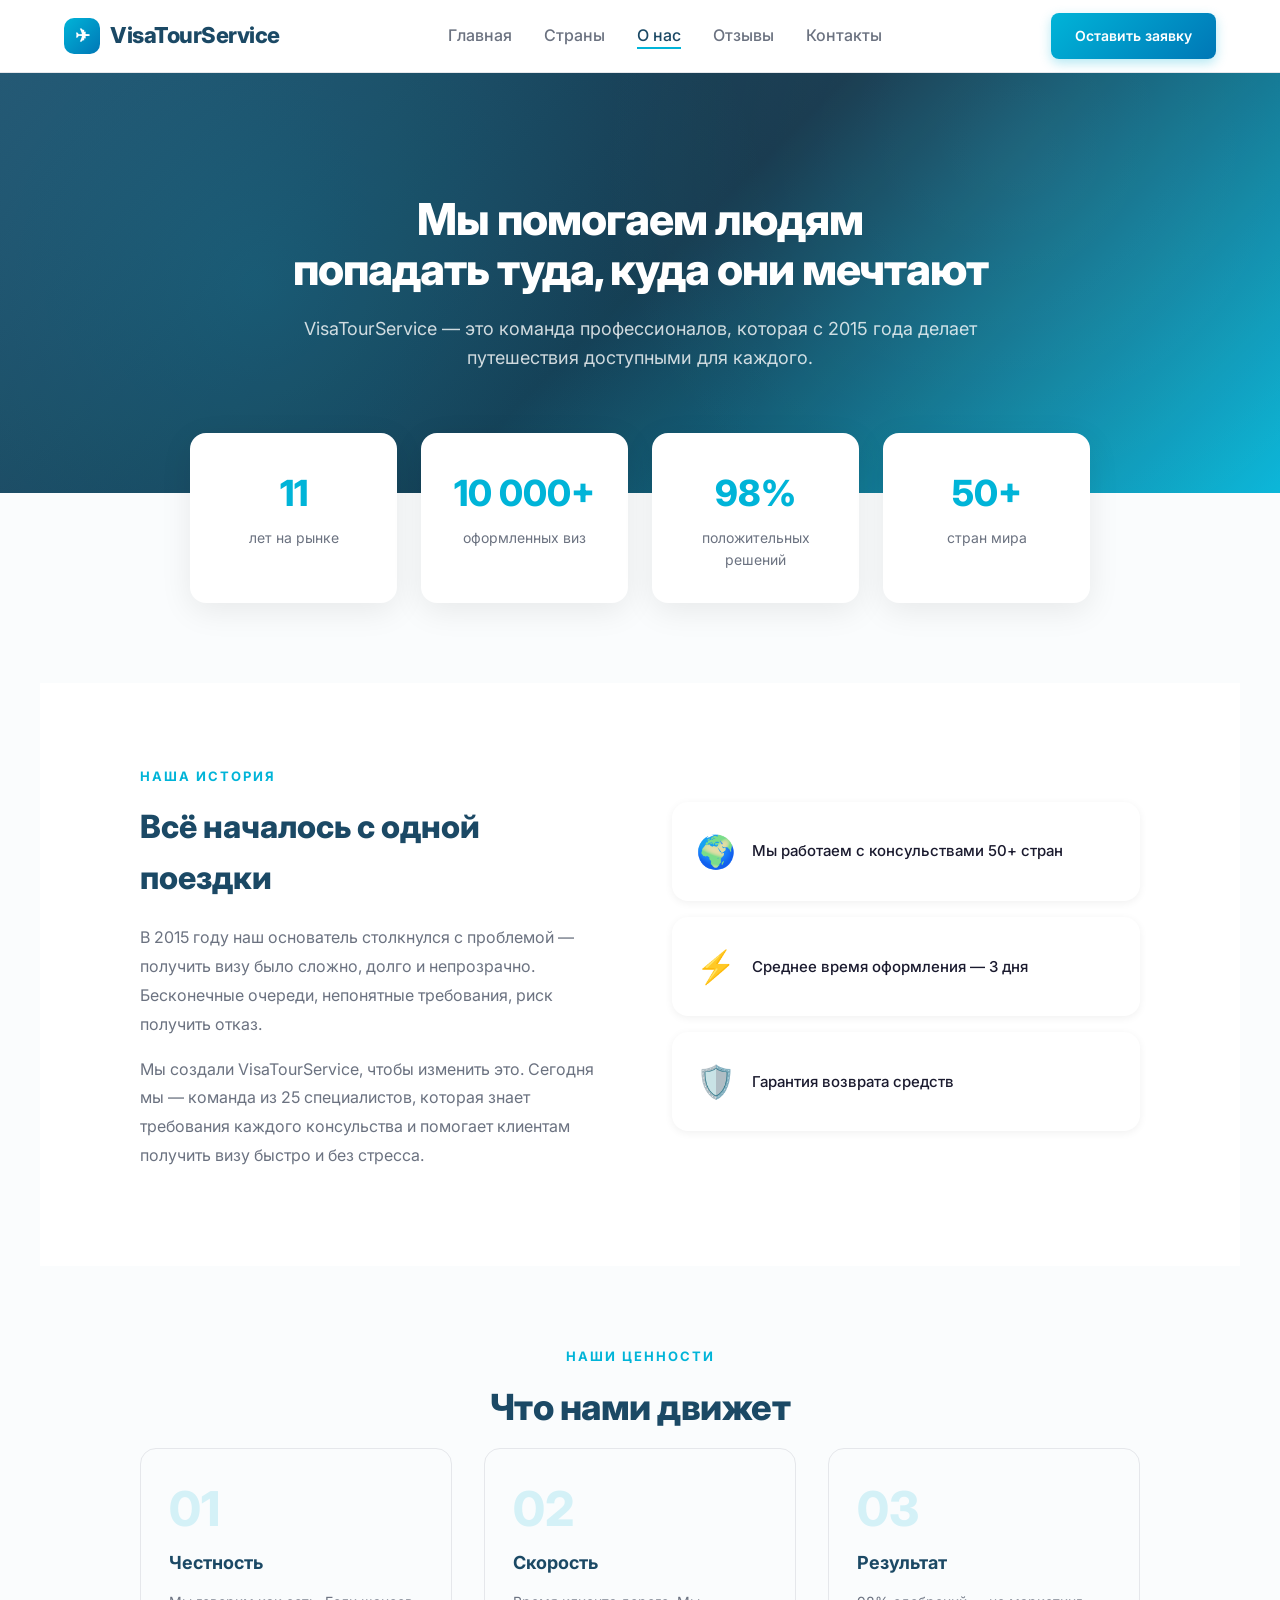
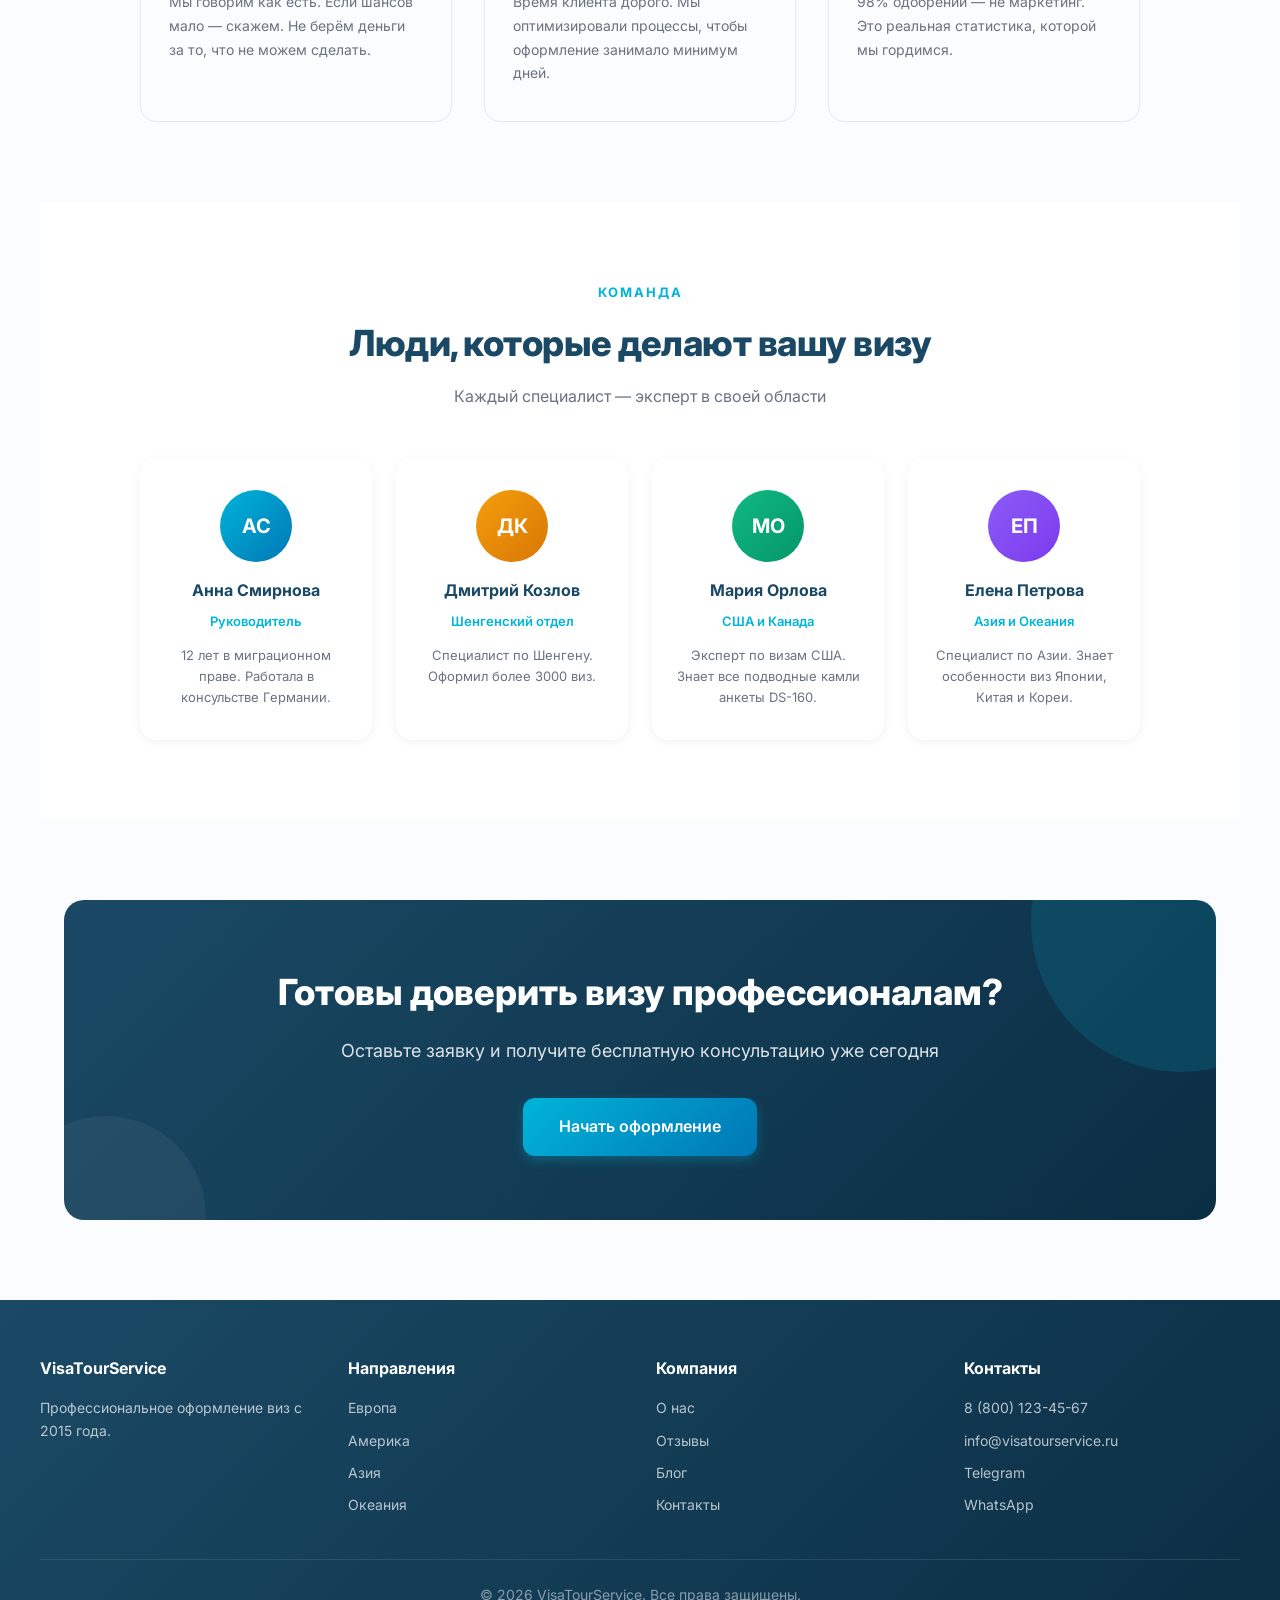
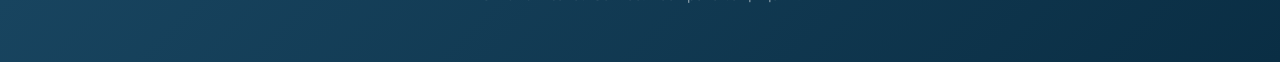
==== about.html @ 1b123125 "VisaTourService - визовый сайт с 25 странами" ====
<!DOCTYPE html>
<html lang="ru">
<head>
  <meta charset="UTF-8">
  <meta name="viewport" content="width=device-width, initial-scale=1.0">
  <title>О нас — VisaTourService</title>
  <link rel="stylesheet" href="css/style.css">
  <link href="https://fonts.googleapis.com/css2?family=Inter:wght@400;500;600;700;800&display=swap" rel="stylesheet">
</head>
<body>
  <header class="header">
    <nav class="nav">
      <a href="index.html" class="logo">
        <span class="logo-icon">✈</span>
        VisaTourService
      </a>
      <ul class="nav-links">
        <li><a href="index.html">Главная</a></li>
        <li><a href="countries.html">Страны</a></li>
        <li><a href="about.html" class="active">О нас</a></li>
        <li><a href="reviews.html">Отзывы</a></li>
        <li><a href="#">Контакты</a></li>
      </ul>
      <a href="apply.html" class="btn btn-primary">Оставить заявку</a>
    </nav>
  </header>

  <main>
    <!-- HERO -->
    <section class="about-hero">
      <div class="about-hero-bg"></div>
      <div class="about-hero-content fade-in">
        <h1>Мы помогаем людям<br>попадать туда, куда они мечтают</h1>
        <p>VisaTourService — это команда профессионалов, которая с 2015 года делает путешествия доступными для каждого.</p>
      </div>
    </section>

    <!-- ЦИФРЫ -->
    <section class="section" style="padding-top: 0;">
      <div class="about-stats fade-in">
        <div class="about-stat-item">
          <div class="about-stat-num">11</div>
          <div class="about-stat-label">лет на рынке</div>
        </div>
        <div class="about-stat-item">
          <div class="about-stat-num">10 000+</div>
          <div class="about-stat-label">оформленных виз</div>
        </div>
        <div class="about-stat-item">
          <div class="about-stat-num">98%</div>
          <div class="about-stat-label">положительных решений</div>
        </div>
        <div class="about-stat-item">
          <div class="about-stat-num">50+</div>
          <div class="about-stat-label">стран мира</div>
        </div>
      </div>
    </section>

    <!-- ИСТОРИЯ -->
    <section class="section" style="background: var(--surface);">
      <div class="about-story">
        <div class="about-story-text fade-in">
          <span class="about-label">Наша история</span>
          <h2>Всё началось с одной поездки</h2>
          <p>В 2015 году наш основатель столкнулся с проблемой — получить визу было сложно, долго и непрозрачно. Бесконечные очереди, непонятные требования, риск получить отказ.</p>
          <p>Мы создали VisaTourService, чтобы изменить это. Сегодня мы — команда из 25 специалистов, которая знает требования каждого консульства и помогает клиентам получить визу быстро и без стресса.</p>
        </div>
        <div class="about-story-visual fade-in">
          <div class="about-visual-card">
            <div class="about-visual-icon">🌍</div>
            <div class="about-visual-text">Мы работаем с консульствами 50+ стран</div>
          </div>
          <div class="about-visual-card">
            <div class="about-visual-icon">⚡</div>
            <div class="about-visual-text">Среднее время оформления — 3 дня</div>
          </div>
          <div class="about-visual-card">
            <div class="about-visual-icon">🛡️</div>
            <div class="about-visual-text">Гарантия возврата средств</div>
          </div>
        </div>
      </div>
    </section>

    <!-- ЦЕННОСТИ -->
    <section class="section">
      <span class="about-label" style="display: block; text-align: center; margin-bottom: 12px;">Наши ценности</span>
      <h2 class="section-title">Что нами движет</h2>
      <div class="about-values">
        <div class="about-value-card fade-in">
          <div class="about-value-num">01</div>
          <h3>Честность</h3>
          <p>Мы говорим как есть. Если шансов мало — скажем. Не берём деньги за то, что не можем сделать.</p>
        </div>
        <div class="about-value-card fade-in">
          <div class="about-value-num">02</div>
          <h3>Скорость</h3>
          <p>Время клиента дорого. Мы оптимизировали процессы, чтобы оформление занимало минимум дней.</p>
        </div>
        <div class="about-value-card fade-in">
          <div class="about-value-num">03</div>
          <h3>Результат</h3>
          <p>98% одобрений — не маркетинг. Это реальная статистика, которой мы гордимся.</p>
        </div>
      </div>
    </section>

    <!-- КОМАНДА -->
    <section class="section" style="background: var(--surface);">
      <span class="about-label" style="display: block; text-align: center; margin-bottom: 12px;">Команда</span>
      <h2 class="section-title">Люди, которые делают вашу визу</h2>
      <p class="section-subtitle">Каждый специалист — эксперт в своей области</p>
      <div class="about-team">
        <div class="about-team-card fade-in">
          <div class="about-team-avatar">АС</div>
          <h3>Анна Смирнова</h3>
          <span>Руководитель</span>
          <p>12 лет в миграционном праве. Работала в консульстве Германии.</p>
        </div>
        <div class="about-team-card fade-in">
          <div class="about-team-avatar" style="background: linear-gradient(135deg, #F59E0B, #D97706);">ДК</div>
          <h3>Дмитрий Козлов</h3>
          <span>Шенгенский отдел</span>
          <p>Специалист по Шенгену. Оформил более 3000 виз.</p>
        </div>
        <div class="about-team-card fade-in">
          <div class="about-team-avatar" style="background: linear-gradient(135deg, #10B981, #059669);">МО</div>
          <h3>Мария Орлова</h3>
          <span>США и Канада</span>
          <p>Эксперт по визам США. Знает все подводные камли анкеты DS-160.</p>
        </div>
        <div class="about-team-card fade-in">
          <div class="about-team-avatar" style="background: linear-gradient(135deg, #8B5CF6, #7C3AED);">ЕП</div>
          <h3>Елена Петрова</h3>
          <span>Азия и Океания</span>
          <p>Специалист по Азии. Знает особенности виз Японии, Китая и Кореи.</p>
        </div>
      </div>
    </section>

    <!-- CTA -->
    <section class="section cta-section">
      <div class="cta-card">
        <h2>Готовы доверить визу профессионалам?</h2>
        <p>Оставьте заявку и получите бесплатную консультацию уже сегодня</p>
        <a href="apply.html" class="btn btn-primary btn-large pulse-btn">Начать оформление</a>
      </div>
    </section>
  </main>

  <footer class="footer">
    <div class="footer-content">
      <div class="footer-section">
        <h4>VisaTourService</h4>
        <p style="color: rgba(255,255,255,0.7); font-size: 14px;">Профессиональное оформление виз с 2015 года.</p>
      </div>
      <div class="footer-section">
        <h4>Направления</h4>
        <a href="countries.html">Европа</a>
        <a href="countries.html">Америка</a>
        <a href="countries.html">Азия</a>
        <a href="countries.html">Океания</a>
      </div>
      <div class="footer-section">
        <h4>Компания</h4>
        <a href="about.html">О нас</a>
        <a href="reviews.html">Отзывы</a>
        <a href="#">Блог</a>
        <a href="#">Контакты</a>
      </div>
      <div class="footer-section">
        <h4>Контакты</h4>
        <a href="tel:+78001234567">8 (800) 123-45-67</a>
        <a href="mailto:info@visatourservice.ru">info@visatourservice.ru</a>
        <a href="#">Telegram</a>
        <a href="#">WhatsApp</a>
      </div>
    </div>
    <div class="footer-bottom">
      © 2026 VisaTourService. Все права защищены.
    </div>
  </footer>

  <script>
    const observer = new IntersectionObserver((entries) => {
      entries.forEach(entry => {
        if (entry.isIntersecting) entry.target.classList.add('visible');
      });
    }, { threshold: 0.1 });
    document.querySelectorAll('.fade-in').forEach(el => observer.observe(el));
  </script>
</body>
</html>
---- css/style.css ----
:root {
  --primary: #1B4965;
  --primary-light: #2D6A8A;
  --accent: #00B4D8;
  --accent-hover: #0096B7;
  --bg: #FAFCFD;
  --surface: #FFFFFF;
  --text-primary: #1A1A2E;
  --text-secondary: #6B7280;
  --border: #E5E7EB;
  --success: #10B981;
  --warning: #F59E0B;
  --error: #EF4444;
  --shadow: 0 2px 8px rgba(0,0,0,0.06);
  --shadow-lg: 0 4px 16px rgba(0,0,0,0.1);
  --radius: 8px;
  --radius-lg: 12px;
}

* {
  margin: 0;
  padding: 0;
  box-sizing: border-box;
}

body {
  font-family: 'Inter', -apple-system, BlinkMacSystemFont, sans-serif;
  background: var(--bg);
  color: var(--text-primary);
  line-height: 1.6;
}

/* ===== ANIMATIONS ===== */
@keyframes fadeInUp {
  from { opacity: 0; transform: translateY(30px); }
  to { opacity: 1; transform: translateY(0); }
}

@keyframes fadeInLeft {
  from { opacity: 0; transform: translateX(-30px); }
  to { opacity: 1; transform: translateX(0); }
}

@keyframes fadeInRight {
  from { opacity: 0; transform: translateX(30px); }
  to { opacity: 1; transform: translateX(0); }
}

@keyframes pulse {
  0%, 100% { box-shadow: 0 0 0 0 rgba(0, 180, 216, 0.4); }
  50% { box-shadow: 0 0 0 12px rgba(0, 180, 216, 0); }
}

@keyframes float {
  0%, 100% { transform: translateY(0); }
  50% { transform: translateY(-6px); }
}

@keyframes shimmer {
  0% { background-position: -200% 0; }
  100% { background-position: 200% 0; }
}

@keyframes slideInFromBottom {
  from { opacity: 0; transform: translateY(40px); }
  to { opacity: 1; transform: translateY(0); }
}

.fade-in {
  opacity: 0;
  transform: translateY(20px);
  transition: opacity 0.6s ease, transform 0.6s ease;
}

.fade-in.visible {
  opacity: 1;
  transform: translateY(0);
}

.pulse-btn {
  animation: pulse 2s infinite;
}

/* ===== HEADER ===== */
.header {
  position: sticky;
  top: 0;
  z-index: 100;
  background: rgba(255,255,255,0.92);
  backdrop-filter: blur(16px);
  border-bottom: 1px solid var(--border);
  animation: fadeInUp 0.5s ease;
}

.nav {
  max-width: 1200px;
  margin: 0 auto;
  padding: 0 24px;
  display: flex;
  align-items: center;
  justify-content: space-between;
  height: 72px;
}

.logo {
  font-size: 22px;
  font-weight: 800;
  color: var(--primary);
  text-decoration: none;
  display: flex;
  align-items: center;
  gap: 10px;
  letter-spacing: -0.5px;
}

.logo-icon {
  width: 36px;
  height: 36px;
  background: linear-gradient(135deg, var(--accent), #0077B6);
  border-radius: 10px;
  display: flex;
  align-items: center;
  justify-content: center;
  color: white;
  font-size: 18px;
  animation: float 3s ease-in-out infinite;
}

.nav-links {
  display: flex;
  gap: 32px;
  list-style: none;
}

.nav-links a {
  text-decoration: none;
  color: var(--text-secondary);
  font-weight: 500;
  transition: color 0.3s;
  position: relative;
}

.nav-links a::after {
  content: '';
  position: absolute;
  bottom: -4px;
  left: 0;
  width: 0;
  height: 2px;
  background: var(--accent);
  transition: width 0.3s;
}

.nav-links a:hover::after,
.nav-links a.active::after {
  width: 100%;
}

.nav-links a:hover,
.nav-links a.active {
  color: var(--primary);
}

.btn {
  display: inline-flex;
  align-items: center;
  gap: 8px;
  padding: 12px 24px;
  border-radius: var(--radius);
  font-weight: 600;
  font-size: 14px;
  text-decoration: none;
  border: none;
  cursor: pointer;
  transition: all 0.3s ease;
}

.btn:hover {
  transform: translateY(-2px);
}

.btn:active {
  transform: translateY(0);
}

.btn-primary {
  background: linear-gradient(135deg, var(--accent), #0077B6);
  color: white;
  box-shadow: 0 4px 12px rgba(0, 180, 216, 0.3);
}

.btn-primary:hover {
  box-shadow: 0 6px 20px rgba(0, 180, 216, 0.4);
}

.btn-secondary {
  background: transparent;
  color: var(--primary);
  border: 2px solid var(--primary);
}

.btn-secondary:hover {
  background: var(--primary);
  color: white;
}

.btn-large {
  padding: 16px 36px;
  font-size: 16px;
  border-radius: var(--radius-lg);
}

/* ===== HERO ===== */
.hero {
  padding: 100px 24px 80px;
  text-align: center;
  max-width: 900px;
  margin: 0 auto;
  position: relative;
  animation: fadeInUp 0.8s ease;
}

.hero-bg {
  position: absolute;
  top: -60px;
  left: 50%;
  transform: translateX(-50%);
  width: 600px;
  height: 600px;
  background: radial-gradient(circle, rgba(0,180,216,0.08) 0%, transparent 70%);
  border-radius: 50%;
  pointer-events: none;
  z-index: -1;
}

.hero-content {
  position: relative;
  z-index: 1;
}

.hero h1 {
  font-size: 52px;
  font-weight: 800;
  color: var(--primary);
  margin-bottom: 20px;
  line-height: 1.15;
  letter-spacing: -1px;
  animation: fadeInUp 0.8s ease 0.2s both;
}

.hero p {
  font-size: 20px;
  color: var(--text-secondary);
  margin-bottom: 40px;
  max-width: 600px;
  margin-left: auto;
  margin-right: auto;
  animation: fadeInUp 0.8s ease 0.4s both;
}

.hero-stats {
  display: flex;
  justify-content: center;
  gap: 48px;
  margin-bottom: 40px;
  animation: fadeInUp 0.8s ease 0.6s both;
}

.hero-stat {
  text-align: center;
}

.hero-stat-number {
  display: block;
  font-size: 36px;
  font-weight: 800;
  color: var(--accent);
}

.hero-stat span:last-child {
  font-size: 14px;
  color: var(--text-secondary);
  display: block;
  margin-top: 4px;
}

.hero-stat-label {
  font-size: 14px;
  color: var(--text-secondary);
  display: block;
  margin-top: 4px;
}

.hero-actions {
  display: flex;
  gap: 16px;
  justify-content: center;
  animation: fadeInUp 0.8s ease 0.8s both;
}

/* ===== SECTIONS ===== */
.section {
  padding: 80px 24px;
  max-width: 1200px;
  margin: 0 auto;
}

.section-title {
  font-size: 36px;
  font-weight: 800;
  text-align: center;
  margin-bottom: 12px;
  color: var(--primary);
  letter-spacing: -0.5px;
}

.section-subtitle {
  text-align: center;
  color: var(--text-secondary);
  margin-bottom: 48px;
  font-size: 16px;
}

/* ===== COUNTRY CARDS ===== */
.countries-grid {
  display: grid;
  grid-template-columns: repeat(auto-fill, minmax(320px, 1fr));
  gap: 28px;
}

.country-card {
  background: var(--surface);
  border-radius: 16px;
  box-shadow: 0 2px 12px rgba(0,0,0,0.06);
  overflow: hidden;
  text-decoration: none;
  color: inherit;
  transition: transform 0.4s cubic-bezier(0.22, 1, 0.36, 1), box-shadow 0.4s ease;
}

.country-card:hover {
  transform: translateY(-10px);
  box-shadow: 0 20px 48px rgba(0,0,0,0.14);
}

.country-card-photo {
  position: relative;
  width: 100%;
  height: 200px;
  overflow: hidden;
}

.country-card-photo img {
  width: 100%;
  height: 100%;
  object-fit: cover;
  transition: transform 0.5s ease;
}

.country-card:hover .country-card-photo img {
  transform: scale(1.08);
}

.country-card-overlay {
  position: absolute;
  inset: 0;
  background: linear-gradient(to bottom, rgba(0,0,0,0) 40%, rgba(0,0,0,0.4) 100%);
}

.country-card-flag-badge {
  position: absolute;
  bottom: 12px;
  left: 16px;
  width: 44px;
  height: 30px;
  border-radius: 6px;
  overflow: hidden;
  box-shadow: 0 2px 8px rgba(0,0,0,0.25);
  background: white;
}

.country-card-flag-badge img {
  width: 100%;
  height: 100%;
  object-fit: cover;
}

.country-card-body {
  padding: 20px 24px 24px;
}

.country-card-body h3 {
  font-size: 20px;
  font-weight: 700;
  color: var(--primary);
  margin-bottom: 4px;
}

.country-card-visa {
  font-size: 13px;
  color: var(--text-secondary);
  display: block;
  margin-bottom: 16px;
}

.country-details {
  display: flex;
  flex-direction: column;
  gap: 10px;
}

.detail-row {
  display: flex;
  justify-content: space-between;
  font-size: 14px;
}

.detail-row .label {
  color: var(--text-secondary);
}

.detail-row .value {
  font-weight: 600;
  color: var(--primary);
}

/* ===== FEATURES ===== */
.features-grid {
  display: grid;
  grid-template-columns: repeat(auto-fit, minmax(250px, 1fr));
  gap: 32px;
}

.feature-card {
  text-align: center;
  padding: 36px 28px;
  background: var(--surface);
  border-radius: var(--radius-lg);
  transition: transform 0.3s ease, box-shadow 0.3s ease;
}

.feature-card:hover {
  transform: translateY(-4px);
  box-shadow: var(--shadow-lg);
}

.feature-icon {
  width: 68px;
  height: 68px;
  background: linear-gradient(135deg, rgba(0,180,216,0.12), rgba(0,180,216,0.05));
  border-radius: 50%;
  display: flex;
  align-items: center;
  justify-content: center;
  margin: 0 auto 20px;
  font-size: 30px;
  transition: transform 0.3s ease;
}

.feature-card:hover .feature-icon {
  transform: scale(1.1);
}

.feature-card h3 {
  font-size: 18px;
  margin-bottom: 10px;
  color: var(--primary);
  font-weight: 700;
}

.feature-card p {
  color: var(--text-secondary);
  font-size: 14px;
  line-height: 1.6;
}

/* ===== STEPS TIMELINE ===== */
.steps-timeline {
  max-width: 700px;
  margin: 0 auto;
  position: relative;
}

.steps-timeline::before {
  content: '';
  position: absolute;
  left: 32px;
  top: 0;
  bottom: 0;
  width: 3px;
  background: linear-gradient(to bottom, var(--accent), var(--primary));
  border-radius: 2px;
}

.step {
  display: flex;
  align-items: flex-start;
  gap: 24px;
  margin-bottom: 40px;
  position: relative;
}

.step-number {
  width: 64px;
  height: 64px;
  background: linear-gradient(135deg, var(--accent), #0077B6);
  color: white;
  border-radius: 50%;
  display: flex;
  align-items: center;
  justify-content: center;
  font-size: 24px;
  font-weight: 800;
  flex-shrink: 0;
  box-shadow: 0 4px 16px rgba(0, 180, 216, 0.3);
  z-index: 1;
  transition: transform 0.3s ease;
}

.step:hover .step-number {
  transform: scale(1.1);
}

.step-content {
  padding-top: 12px;
}

.step-content h3 {
  font-size: 18px;
  color: var(--primary);
  margin-bottom: 8px;
  font-weight: 700;
}

.step-content p {
  color: var(--text-secondary);
  font-size: 15px;
}

/* ===== CTA SECTION ===== */
.cta-section {
  text-align: center;
}

.cta-card {
  background: linear-gradient(135deg, var(--primary), #0A2E44);
  border-radius: 20px;
  padding: 64px 48px;
  color: white;
  position: relative;
  overflow: hidden;
}

.cta-card::before {
  content: '';
  position: absolute;
  top: -40%;
  right: -10%;
  width: 300px;
  height: 300px;
  background: rgba(0,180,216,0.15);
  border-radius: 50%;
}

.cta-card::after {
  content: '';
  position: absolute;
  bottom: -30%;
  left: -5%;
  width: 200px;
  height: 200px;
  background: rgba(255,255,255,0.05);
  border-radius: 50%;
}

.cta-card h2 {
  font-size: 36px;
  font-weight: 800;
  margin-bottom: 16px;
  position: relative;
  z-index: 1;
}

.cta-card p {
  font-size: 18px;
  opacity: 0.85;
  margin-bottom: 32px;
  position: relative;
  z-index: 1;
}

.cta-card .btn {
  position: relative;
  z-index: 1;
}

/* ===== FORM ===== */
.form-container {
  max-width: 640px;
  margin: 0 auto;
  background: var(--surface);
  border-radius: var(--radius-lg);
  box-shadow: var(--shadow-lg);
  padding: 48px;
}

.form-steps {
  display: flex;
  justify-content: center;
  gap: 8px;
  margin-bottom: 40px;
}

.form-step {
  width: 40px;
  height: 4px;
  background: var(--border);
  border-radius: 2px;
  transition: background 0.3s;
}

.form-step.active {
  background: var(--accent);
}

.form-step.completed {
  background: var(--success);
}

.form-group {
  margin-bottom: 24px;
}

.form-group label {
  display: block;
  font-weight: 600;
  margin-bottom: 8px;
  color: var(--text-primary);
  font-size: 14px;
}

.form-group input,
.form-group select,
.form-group textarea {
  width: 100%;
  padding: 14px 16px;
  border: 2px solid var(--border);
  border-radius: var(--radius);
  font-size: 16px;
  font-family: inherit;
  transition: border-color 0.3s, box-shadow 0.3s;
}

.form-group input:focus,
.form-group select:focus,
.form-group textarea:focus {
  outline: none;
  border-color: var(--accent);
  box-shadow: 0 0 0 4px rgba(0,180,216,0.1);
}

.form-group textarea {
  resize: vertical;
  min-height: 100px;
}

.form-row {
  display: grid;
  grid-template-columns: 1fr 1fr;
  gap: 16px;
}

.form-actions {
  display: flex;
  gap: 16px;
  margin-top: 32px;
}

.form-actions .btn {
  flex: 1;
  justify-content: center;
}

/* ===== ADMIN CRM ===== */
.admin-layout {
  display: grid;
  grid-template-columns: 260px 1fr;
  min-height: 100vh;
}

.admin-sidebar {
  background: var(--primary);
  color: white;
  padding: 24px;
}

.admin-sidebar h2 {
  font-size: 20px;
  margin-bottom: 32px;
  padding-bottom: 16px;
  border-bottom: 1px solid rgba(255,255,255,0.1);
}

.sidebar-nav {
  list-style: none;
}

.sidebar-nav li {
  margin-bottom: 8px;
}

.sidebar-nav a {
  display: flex;
  align-items: center;
  gap: 12px;
  padding: 12px 16px;
  color: rgba(255,255,255,0.7);
  text-decoration: none;
  border-radius: var(--radius);
  transition: all 0.2s;
}

.sidebar-nav a:hover,
.sidebar-nav a.active {
  background: rgba(255,255,255,0.1);
  color: white;
}

.admin-main {
  padding: 32px;
  background: var(--bg);
}

.admin-header {
  display: flex;
  justify-content: space-between;
  align-items: center;
  margin-bottom: 32px;
}

.admin-header h1 {
  font-size: 28px;
  color: var(--primary);
}

/* Stats Cards */
.stats-grid {
  display: grid;
  grid-template-columns: repeat(4, 1fr);
  gap: 24px;
  margin-bottom: 32px;
}

.stat-card {
  background: var(--surface);
  border-radius: var(--radius-lg);
  padding: 24px;
  box-shadow: var(--shadow);
  transition: transform 0.3s ease;
}

.stat-card:hover {
  transform: translateY(-4px);
}

.stat-card .stat-value {
  font-size: 32px;
  font-weight: 700;
  color: var(--primary);
}

.stat-card .stat-label {
  font-size: 14px;
  color: var(--text-secondary);
  margin-top: 4px;
}

.stat-card .stat-change {
  font-size: 12px;
  margin-top: 8px;
}

.stat-card .stat-change.positive { color: var(--success); }
.stat-card .stat-change.negative { color: var(--error); }

/* Table */
.table-container {
  background: var(--surface);
  border-radius: var(--radius-lg);
  box-shadow: var(--shadow);
  overflow: hidden;
}

.table-header {
  display: flex;
  justify-content: space-between;
  align-items: center;
  padding: 20px 24px;
  border-bottom: 1px solid var(--border);
}

.table-header h2 {
  font-size: 18px;
}

.table-filters {
  display: flex;
  gap: 12px;
}

.table-filters select,
.table-filters input {
  padding: 10px 14px;
  border: 1px solid var(--border);
  border-radius: var(--radius);
  font-size: 14px;
}

table {
  width: 100%;
  border-collapse: collapse;
}

th, td {
  padding: 16px 24px;
  text-align: left;
  border-bottom: 1px solid var(--border);
}

th {
  font-size: 12px;
  font-weight: 600;
  color: var(--text-secondary);
  text-transform: uppercase;
  letter-spacing: 0.5px;
}

tr:hover {
  background: var(--bg);
}

.status-badge {
  display: inline-block;
  padding: 4px 12px;
  border-radius: 20px;
  font-size: 12px;
  font-weight: 600;
}

.status-new { background: rgba(0,180,216,0.1); color: var(--accent); }
.status-processing { background: rgba(245,158,11,0.1); color: var(--warning); }
.status-documents { background: rgba(139,92,246,0.1); color: #8B5CF6; }
.status-submitted { background: rgba(59,130,246,0.1); color: #3B82F6; }
.status-approved { background: rgba(16,185,129,0.1); color: var(--success); }
.status-completed { background: rgba(107,114,128,0.1); color: var(--text-secondary); }
.status-rejected { background: rgba(239,68,68,0.1); color: var(--error); }

/* Application Detail */
.app-detail {
  display: grid;
  grid-template-columns: 1fr 320px;
  gap: 24px;
}

.app-card {
  background: var(--surface);
  border-radius: var(--radius-lg);
  box-shadow: var(--shadow);
  padding: 24px;
}

.app-card h3 {
  font-size: 16px;
  margin-bottom: 16px;
  color: var(--primary);
}

.app-field {
  margin-bottom: 16px;
}

.app-field .label {
  font-size: 12px;
  color: var(--text-secondary);
  margin-bottom: 4px;
}

.app-field .value {
  font-size: 14px;
  color: var(--text-primary);
}

.timeline {
  position: relative;
  padding-left: 24px;
}

.timeline::before {
  content: '';
  position: absolute;
  left: 8px;
  top: 0;
  bottom: 0;
  width: 2px;
  background: var(--border);
}

.timeline-item {
  position: relative;
  margin-bottom: 24px;
}

.timeline-item::before {
  content: '';
  position: absolute;
  left: -20px;
  top: 4px;
  width: 12px;
  height: 12px;
  border-radius: 50%;
  background: var(--accent);
  border: 2px solid white;
}

.timeline-item.completed::before {
  background: var(--success);
}

.timeline-item .time {
  font-size: 12px;
  color: var(--text-secondary);
}

.timeline-item .event {
  font-size: 14px;
  color: var(--text-primary);
}

/* Notes */
.notes-area {
  width: 100%;
  min-height: 120px;
  padding: 12px;
  border: 1px solid var(--border);
  border-radius: var(--radius);
  font-family: inherit;
  font-size: 14px;
  resize: vertical;
}

/* ===== FOOTER ===== */
.footer {
  background: linear-gradient(135deg, var(--primary), #0A2E44);
  color: white;
  padding: 56px 24px;
  margin-top: 0;
}

.footer-content {
  max-width: 1200px;
  margin: 0 auto;
  display: grid;
  grid-template-columns: repeat(auto-fit, minmax(200px, 1fr));
  gap: 32px;
}

.footer-section h4 {
  font-size: 16px;
  margin-bottom: 16px;
  font-weight: 700;
}

.footer-section a {
  display: block;
  color: rgba(255,255,255,0.7);
  text-decoration: none;
  margin-bottom: 10px;
  font-size: 14px;
  transition: color 0.3s;
}

.footer-section a:hover {
  color: white;
}

.footer-bottom {
  max-width: 1200px;
  margin: 32px auto 0;
  padding-top: 24px;
  border-top: 1px solid rgba(255,255,255,0.1);
  text-align: center;
  font-size: 14px;
  color: rgba(255,255,255,0.5);
}

/* ===== FILTERS ===== */
.filter-tabs {
  display: flex;
  gap: 8px;
  margin-bottom: 32px;
  flex-wrap: wrap;
}

.filter-tab {
  padding: 10px 24px;
  border: 2px solid var(--border);
  border-radius: 50px;
  background: var(--surface);
  cursor: pointer;
  font-size: 14px;
  font-weight: 500;
  transition: all 0.3s ease;
}

.filter-tab:hover {
  border-color: var(--accent);
  color: var(--accent);
}

.filter-tab.active {
  background: linear-gradient(135deg, var(--accent), #0077B6);
  color: white;
  border-color: var(--accent);
}

/* ===== MODAL ===== */
.modal {
  position: fixed;
  top: 0;
  left: 0;
  right: 0;
  bottom: 0;
  background: rgba(0,0,0,0.5);
  display: none;
  align-items: center;
  justify-content: center;
  z-index: 200;
  backdrop-filter: blur(4px);
}

.modal.active {
  display: flex;
}

.modal-content {
  background: var(--surface);
  border-radius: var(--radius-lg);
  padding: 32px;
  max-width: 500px;
  width: 90%;
  max-height: 90vh;
  overflow-y: auto;
  animation: fadeInUp 0.3s ease;
}

.modal-header {
  display: flex;
  justify-content: space-between;
  align-items: center;
  margin-bottom: 24px;
}

.modal-header h2 {
  font-size: 20px;
}

.modal-close {
  background: none;
  border: none;
  font-size: 24px;
  cursor: pointer;
  color: var(--text-secondary);
}

/* ===== ALERT ===== */
.alert {
  padding: 16px 20px;
  border-radius: var(--radius);
  margin-bottom: 24px;
  display: flex;
  align-items: center;
  gap: 12px;
  animation: fadeInUp 0.3s ease;
}

.alert-success {
  background: rgba(16,185,129,0.1);
  color: var(--success);
  border: 1px solid var(--success);
}

.alert-error {
  background: rgba(239,68,68,0.1);
  color: var(--error);
  border: 1px solid var(--error);
}

/* ===== RESPONSIVE ===== */
@media (max-width: 768px) {
  .nav-links {
    display: none;
  }

  .hero h1 {
    font-size: 32px;
  }

  .hero-stats {
    gap: 24px;
  }

  .hero-stat-number {
    font-size: 28px;
  }

  .hero-actions {
    flex-direction: column;
    align-items: center;
  }

  .form-row {
    grid-template-columns: 1fr;
  }

  .admin-layout {
    grid-template-columns: 1fr;
  }

  .admin-sidebar {
    display: none;
  }

  .stats-grid {
    grid-template-columns: repeat(2, 1fr);
  }

  .app-detail {
    grid-template-columns: 1fr;
  }

  .countries-grid {
    grid-template-columns: 1fr;
  }

  .country-card-photo {
    height: 180px;
  }

  .section-title {
    font-size: 28px;
  }

  .section {
    padding: 48px 24px;
  }

  .steps-timeline::before {
    left: 24px;
  }

  .step-number {
    width: 48px;
    height: 48px;
    font-size: 18px;
  }

  .cta-card {
    padding: 40px 24px;
  }

  .cta-card h2 {
    font-size: 28px;
  }

  .about-stats {
    grid-template-columns: repeat(2, 1fr);
  }

  .about-story {
    grid-template-columns: 1fr;
  }

  .about-team {
    grid-template-columns: 1fr;
  }

  .reviews-summary {
    flex-direction: column;
  }

  .reviews-grid {
    grid-template-columns: 1fr;
  }

  .country-hero-content h1 {
    font-size: 32px;
  }
}

/* ===== ABOUT PAGE ===== */
.about-hero {
  position: relative;
  min-height: 420px;
  display: flex;
  align-items: center;
  justify-content: center;
  text-align: center;
  padding: 80px 24px;
  overflow: hidden;
}

.about-hero-bg {
  position: absolute;
  inset: 0;
  background: linear-gradient(135deg, var(--primary) 0%, #0A2E44 50%, var(--accent) 100%);
  opacity: 0.95;
}

.about-hero-bg::after {
  content: '';
  position: absolute;
  inset: 0;
  background:
    radial-gradient(circle at 20% 50%, rgba(0,180,216,0.2) 0%, transparent 50%),
    radial-gradient(circle at 80% 20%, rgba(255,255,255,0.05) 0%, transparent 40%);
}

.about-hero-content {
  position: relative;
  z-index: 1;
  max-width: 700px;
}

.about-hero-content h1 {
  font-size: 44px;
  font-weight: 800;
  color: white;
  margin-bottom: 20px;
  line-height: 1.15;
  letter-spacing: -1px;
}

.about-hero-content p {
  font-size: 18px;
  color: rgba(255,255,255,0.8);
}

.about-label {
  font-size: 13px;
  font-weight: 700;
  text-transform: uppercase;
  letter-spacing: 2px;
  color: var(--accent);
}

.about-stats {
  display: grid;
  grid-template-columns: repeat(4, 1fr);
  gap: 24px;
  max-width: 900px;
  margin: -60px auto 0;
  position: relative;
  z-index: 2;
}

.about-stat-item {
  background: var(--surface);
  border-radius: 16px;
  padding: 32px 20px;
  text-align: center;
  box-shadow: 0 8px 32px rgba(0,0,0,0.08);
  transition: transform 0.3s ease;
}

.about-stat-item:hover {
  transform: translateY(-4px);
}

.about-stat-num {
  font-size: 36px;
  font-weight: 800;
  color: var(--accent);
  margin-bottom: 4px;
}

.about-stat-label {
  font-size: 14px;
  color: var(--text-secondary);
}

.about-story {
  display: grid;
  grid-template-columns: 1fr 1fr;
  gap: 64px;
  align-items: center;
  max-width: 1000px;
  margin: 0 auto;
}

.about-story-text h2 {
  font-size: 32px;
  font-weight: 800;
  color: var(--primary);
  margin: 12px 0 20px;
}

.about-story-text p {
  color: var(--text-secondary);
  font-size: 16px;
  line-height: 1.8;
  margin-bottom: 16px;
}

.about-visual-card {
  background: var(--surface);
  border-radius: 16px;
  padding: 24px;
  display: flex;
  align-items: center;
  gap: 16px;
  margin-bottom: 16px;
  box-shadow: var(--shadow);
  transition: transform 0.3s ease;
}

.about-visual-card:hover {
  transform: translateX(8px);
}

.about-visual-icon {
  font-size: 32px;
  flex-shrink: 0;
}

.about-visual-text {
  font-size: 15px;
  color: var(--text-primary);
  font-weight: 500;
}

.about-values {
  display: grid;
  grid-template-columns: repeat(3, 1fr);
  gap: 32px;
  max-width: 1000px;
  margin: 0 auto;
}

.about-value-card {
  padding: 36px 28px;
  border: 1px solid var(--border);
  border-radius: 16px;
  transition: all 0.3s ease;
}

.about-value-card:hover {
  border-color: var(--accent);
  box-shadow: 0 8px 32px rgba(0,180,216,0.1);
}

.about-value-num {
  font-size: 48px;
  font-weight: 800;
  color: rgba(0,180,216,0.15);
  margin-bottom: 16px;
  line-height: 1;
}

.about-value-card h3 {
  font-size: 18px;
  font-weight: 700;
  color: var(--primary);
  margin-bottom: 12px;
}

.about-value-card p {
  color: var(--text-secondary);
  font-size: 14px;
  line-height: 1.7;
}

.about-team {
  display: grid;
  grid-template-columns: repeat(4, 1fr);
  gap: 24px;
  max-width: 1000px;
  margin: 0 auto;
}

.about-team-card {
  text-align: center;
  padding: 32px 20px;
  border-radius: 16px;
  background: var(--surface);
  box-shadow: var(--shadow);
  transition: transform 0.3s ease;
}

.about-team-card:hover {
  transform: translateY(-6px);
}

.about-team-avatar {
  width: 72px;
  height: 72px;
  border-radius: 50%;
  background: linear-gradient(135deg, var(--accent), #0077B6);
  color: white;
  display: flex;
  align-items: center;
  justify-content: center;
  font-size: 20px;
  font-weight: 700;
  margin: 0 auto 16px;
}

.about-team-card h3 {
  font-size: 16px;
  font-weight: 700;
  color: var(--primary);
  margin-bottom: 4px;
}

.about-team-card span {
  font-size: 13px;
  color: var(--accent);
  font-weight: 600;
}

.about-team-card p {
  font-size: 13px;
  color: var(--text-secondary);
  margin-top: 12px;
  line-height: 1.6;
}

/* ===== REVIEWS PAGE ===== */
.reviews-summary {
  display: flex;
  gap: 48px;
  align-items: center;
  max-width: 800px;
  margin: -40px auto 0;
  position: relative;
  z-index: 2;
  background: var(--surface);
  border-radius: 20px;
  padding: 40px;
  box-shadow: 0 8px 32px rgba(0,0,0,0.08);
}

.reviews-score {
  text-align: center;
  flex-shrink: 0;
}

.reviews-score-num {
  font-size: 56px;
  font-weight: 800;
  color: var(--primary);
  line-height: 1;
}

.reviews-score-stars {
  font-size: 24px;
  color: #F59E0B;
  margin: 8px 0;
}

.reviews-score-count {
  font-size: 13px;
  color: var(--text-secondary);
}

.reviews-bars {
  flex: 1;
}

.reviews-bar-row {
  display: flex;
  align-items: center;
  gap: 12px;
  margin-bottom: 8px;
  font-size: 13px;
  color: var(--text-secondary);
}

.reviews-bar {
  flex: 1;
  height: 8px;
  background: var(--border);
  border-radius: 4px;
  overflow: hidden;
}

.reviews-bar-fill {
  height: 100%;
  background: linear-gradient(90deg, var(--accent), #0077B6);
  border-radius: 4px;
  transition: width 1s ease;
}

.reviews-grid {
  display: grid;
  grid-template-columns: repeat(auto-fill, minmax(360px, 1fr));
  gap: 24px;
}

.review-card {
  background: var(--surface);
  border-radius: 16px;
  padding: 28px;
  box-shadow: var(--shadow);
  border: 1px solid transparent;
  transition: all 0.3s ease;
}

.review-card:hover {
  border-color: var(--accent);
  box-shadow: 0 8px 32px rgba(0,180,216,0.08);
  transform: translateY(-4px);
}

.review-header {
  display: flex;
  align-items: center;
  gap: 14px;
  margin-bottom: 16px;
}

.review-avatar {
  width: 48px;
  height: 48px;
  border-radius: 50%;
  background: linear-gradient(135deg, var(--primary), #0A2E44);
  color: white;
  display: flex;
  align-items: center;
  justify-content: center;
  font-size: 16px;
  font-weight: 700;
  flex-shrink: 0;
}

.review-meta {
  flex: 1;
}

.review-meta h4 {
  font-size: 15px;
  font-weight: 700;
  color: var(--primary);
}

.review-meta span {
  font-size: 12px;
  color: var(--text-secondary);
}

.review-rating {
  color: #F59E0B;
  font-size: 16px;
  flex-shrink: 0;
}

.review-text {
  font-size: 14px;
  color: var(--text-secondary);
  line-height: 1.7;
}

/* ===== COUNTRY THEMED PAGE (IMMERSIVE) ===== */
.country-page {
  background: #0a0a0a;
  min-height: 100vh;
}

/* Прозрачный хедер */
.header-transparent {
  background: transparent !important;
  backdrop-filter: none !important;
  border-bottom: none !important;
  position: absolute;
  width: 100%;
  z-index: 100;
}

.logo-light {
  color: white !important;
}

.nav-links-light a {
  color: rgba(255,255,255,0.8) !important;
}

.nav-links-light a:hover,
.nav-links-light a.active {
  color: white !important;
}

.nav-links-light a::after {
  background: white;
}

.btn-glass {
  background: rgba(255,255,255,0.15) !important;
  color: white !important;
  backdrop-filter: blur(10px);
  border: 1px solid rgba(255,255,255,0.2);
}

.btn-glass:hover {
  background: rgba(255,255,255,0.25) !important;
}

/* Иммерсивный hero */
.immersive-hero {
  position: relative;
  height: 100vh;
  min-height: 600px;
  display: flex;
  align-items: flex-end;
  justify-content: center;
  overflow: hidden;
}

.immersive-hero-bg {
  position: absolute;
  inset: 0;
  background-size: cover;
  background-position: center;
  animation: zoomIn 20s ease infinite alternate;
  transform: translateZ(0);
  will-change: transform;
  image-rendering: auto;
}

@keyframes zoomIn {
  from { transform: scale(1); }
  to { transform: scale(1.08); }
}

.immersive-hero-overlay {
  position: absolute;
  inset: 0;
  background: linear-gradient(
    to bottom,
    rgba(0,0,0,0.1) 0%,
    rgba(0,0,0,0.2) 40%,
    rgba(0,0,0,0.6) 70%,
    rgba(0,0,0,0.95) 100%
  );
}

.immersive-hero-content {
  position: relative;
  z-index: 2;
  text-align: center;
  padding: 0 24px 80px;
}

.hero-flag-wrap {
  margin-bottom: 20px;
}

.hero-flag {
  width: 80px;
  height: 56px;
  border-radius: 8px;
  box-shadow: 0 4px 20px rgba(0,0,0,0.4);
  object-fit: cover;
}

.hero-title {
  font-size: 64px;
  font-weight: 800;
  color: white;
  letter-spacing: -2px;
  margin-bottom: 8px;
  text-shadow: 0 4px 20px rgba(0,0,0,0.3);
}

.hero-subtitle {
  font-size: 18px;
  color: rgba(255,255,255,0.7);
  margin-bottom: 16px;
}

.hero-meta {
  display: flex;
  gap: 12px;
  justify-content: center;
  font-size: 15px;
  color: rgba(255,255,255,0.6);
}

/* Основной контент поверх фона */
.immersive-main {
  position: relative;
  z-index: 3;
  margin-top: -60px;
  background: linear-gradient(to bottom, rgba(10,10,10,1) 0%, rgba(10,10,10,0.98) 100%);
}

.immersive-grid {
  display: grid;
  grid-template-columns: 1fr 380px;
  gap: 28px;
  max-width: 1100px;
  margin: 0 auto;
}

/* Стеклянные карточки */
.glass-card {
  background: rgba(255,255,255,0.04);
  border: 1px solid rgba(255,255,255,0.08);
  border-radius: 16px;
  padding: 28px;
  color: white;
  backdrop-filter: blur(20px);
  transition: border-color 0.3s ease;
}

.glass-card:hover {
  border-color: rgba(255,255,255,0.15);
}

.glass-card h3 {
  font-size: 16px;
  font-weight: 700;
  color: white;
  margin-bottom: 16px;
}

.glass-card p,
.glass-card li {
  color: rgba(255,255,255,0.65);
  font-size: 15px;
  line-height: 1.7;
}

.glass-card ul {
  list-style: none;
}

.glass-card li {
  padding: 8px 0;
  border-bottom: 1px solid rgba(255,255,255,0.05);
}

.glass-card li:last-child {
  border-bottom: none;
}

.glass-card li::before {
  content: '→';
  margin-right: 10px;
  color: var(--country-accent, var(--accent));
  font-weight: 600;
}

.glass-card-accent {
  background: rgba(255,255,255,0.06);
  border-color: rgba(255,255,255,0.1);
}

/* Инфо-сетка */
.info-grid {
  display: flex;
  flex-direction: column;
  gap: 16px;
}

.info-item {
  display: flex;
  justify-content: space-between;
  align-items: center;
}

.info-label {
  font-size: 13px;
  color: rgba(255,255,255,0.4);
  text-transform: uppercase;
  letter-spacing: 1px;
}

.info-value {
  font-size: 15px;
  font-weight: 600;
  color: white;
}

.info-price {
  font-size: 22px;
  font-weight: 800;
  color: var(--country-accent, var(--accent));
}

.btn-apply-country {
  background: var(--country-accent, var(--accent));
  color: white;
  padding: 16px 32px;
  font-weight: 700;
  font-size: 15px;
  border-radius: 12px;
  transition: transform 0.3s, box-shadow 0.3s;
}

.btn-apply-country:hover {
  transform: translateY(-2px);
  box-shadow: 0 8px 24px rgba(0,0,0,0.3);
}

/* Футер на тёмном фоне */
.footer-transparent {
  background: transparent !important;
  border-top: 1px solid rgba(255,255,255,0.06);
}

.footer-transparent h4 {
  color: white;
}

.footer-transparent a {
  color: rgba(255,255,255,0.5) !important;
}

.footer-transparent a:hover {
  color: white !important;
}

.footer-transparent .footer-bottom {
  color: rgba(255,255,255,0.25);
  border-top-color: rgba(255,255,255,0.06);
}

/* ===== RESPONSIVE ===== */
@media (max-width: 768px) {
  .immersive-grid {
    grid-template-columns: 1fr;
  }

  .hero-title {
    font-size: 40px;
  }

  .immersive-hero {
    min-height: 500px;
  }

  .immersive-hero-content {
    padding-bottom: 60px;
  }

  .hero-meta {
    flex-wrap: wrap;
    gap: 8px;
  }
}
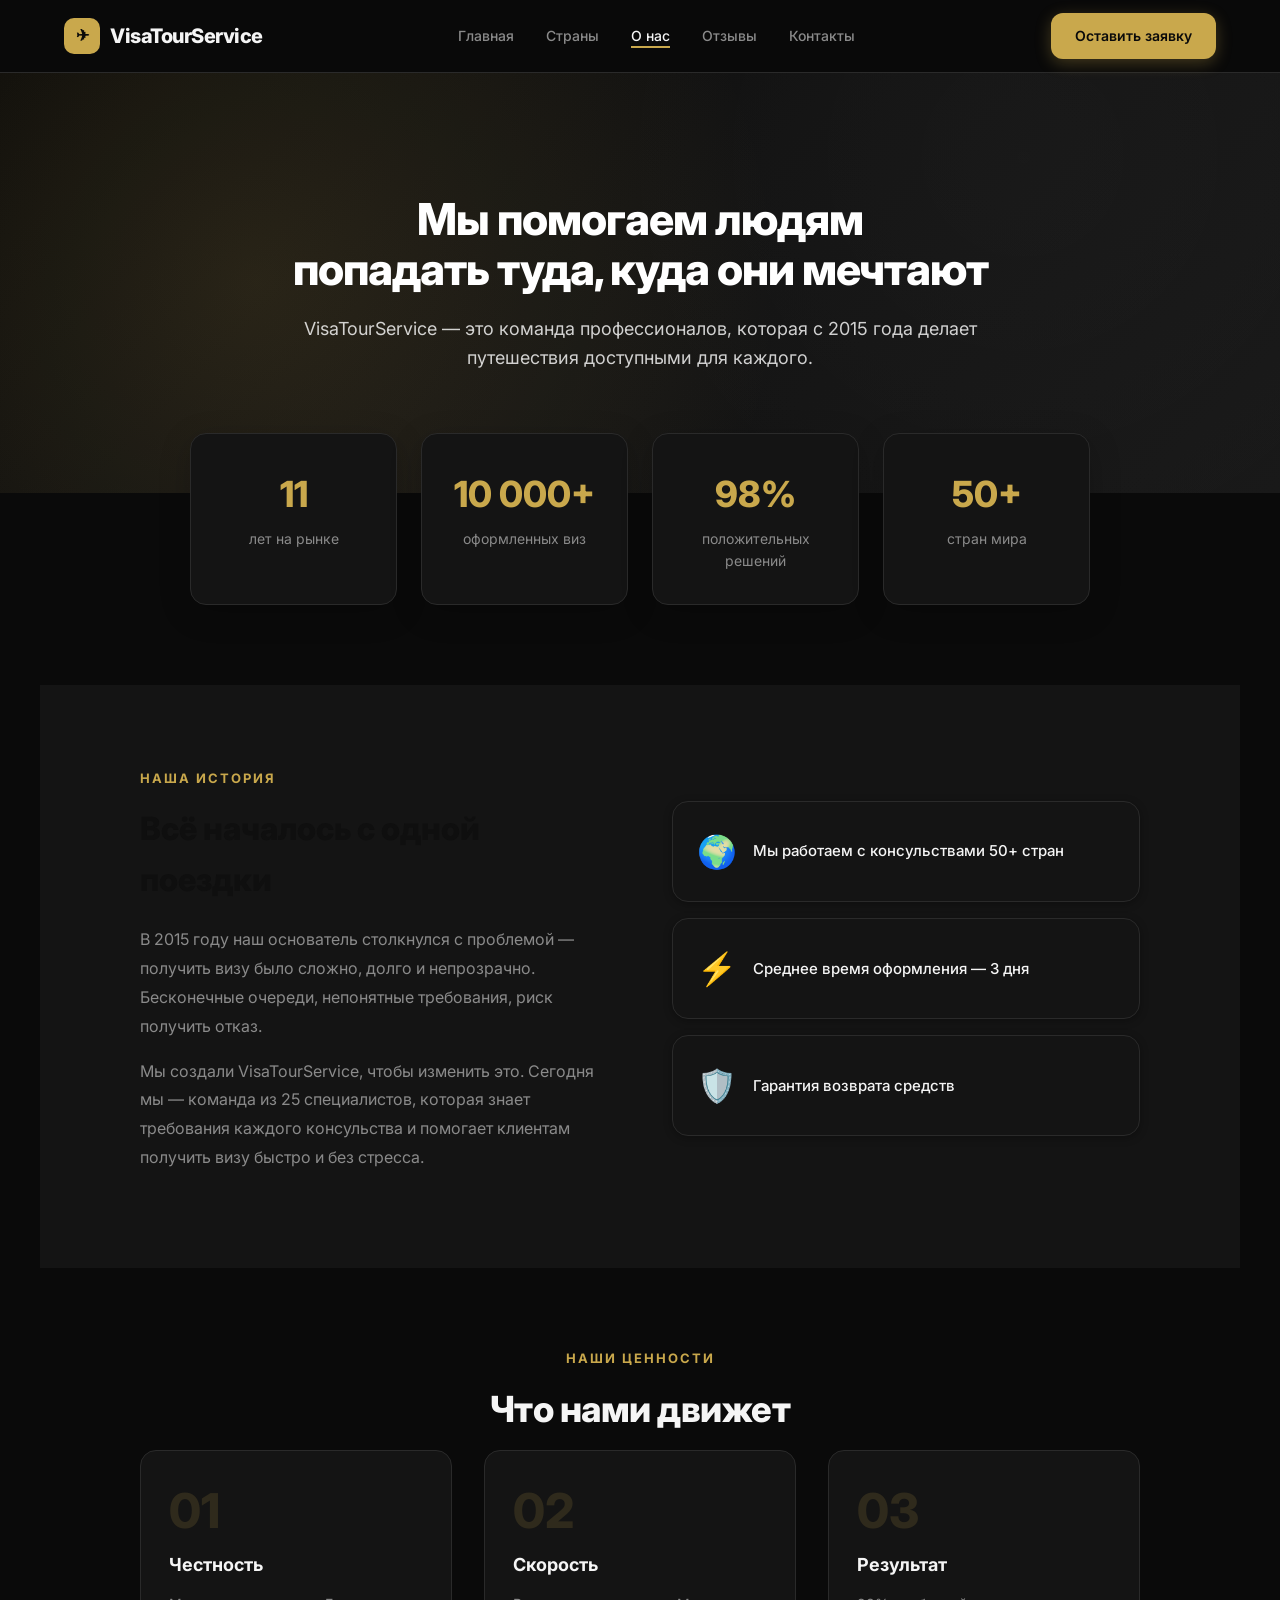
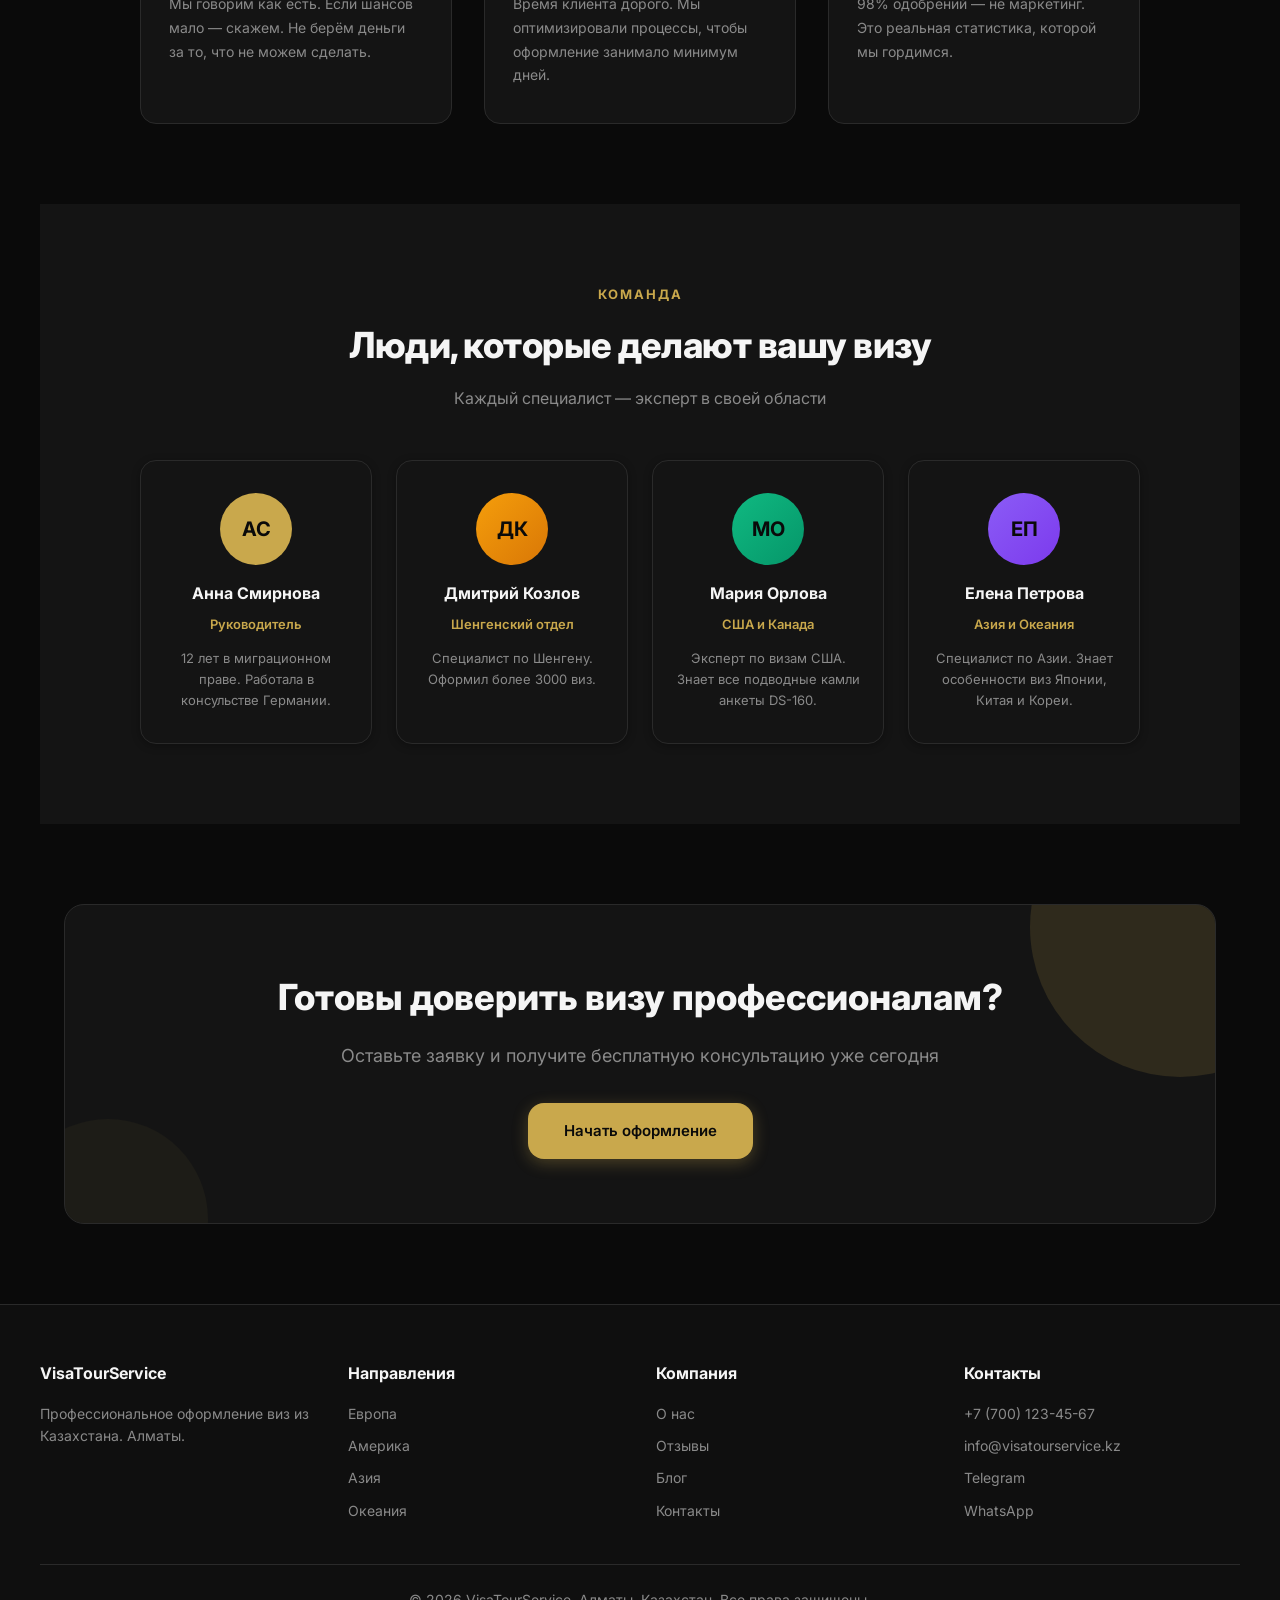
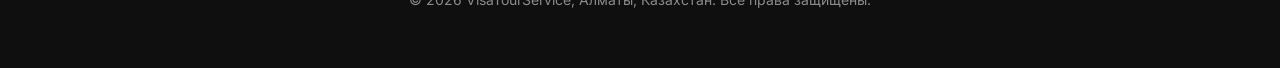
==== commit 8add991e: "Тёмный премиум-стиль + Алматы, Казахстан + форма обратной связи" ====
--- a/about.html
+++ b/about.html
@@ -19,7 +19,7 @@
         <li><a href="countries.html">Страны</a></li>
         <li><a href="about.html" class="active">О нас</a></li>
         <li><a href="reviews.html">Отзывы</a></li>
-        <li><a href="#">Контакты</a></li>
+        <li><a href="contact.html">Контакты</a></li>
       </ul>
       <a href="apply.html" class="btn btn-primary">Оставить заявку</a>
     </nav>
@@ -153,7 +153,7 @@
     <div class="footer-content">
       <div class="footer-section">
         <h4>VisaTourService</h4>
-        <p style="color: rgba(255,255,255,0.7); font-size: 14px;">Профессиональное оформление виз с 2015 года.</p>
+        <p style="color: var(--text-secondary); font-size: 14px;">Профессиональное оформление виз из Казахстана. Алматы.</p>
       </div>
       <div class="footer-section">
         <h4>Направления</h4>
@@ -171,14 +171,14 @@
       </div>
       <div class="footer-section">
         <h4>Контакты</h4>
-        <a href="tel:+78001234567">8 (800) 123-45-67</a>
-        <a href="mailto:info@visatourservice.ru">info@visatourservice.ru</a>
+        <a href="tel:+77001234567">+7 (700) 123-45-67</a>
+        <a href="mailto:info@visatourservice.kz">info@visatourservice.kz</a>
         <a href="#">Telegram</a>
         <a href="#">WhatsApp</a>
       </div>
     </div>
     <div class="footer-bottom">
-      © 2026 VisaTourService. Все права защищены.
+      © 2026 VisaTourService, Алматы, Казахстан. Все права защищены.
     </div>
   </footer>
 
--- a/css/style.css
+++ b/css/style.css
@@ -1,20 +1,23 @@
 :root {
-  --primary: #1B4965;
-  --primary-light: #2D6A8A;
-  --accent: #00B4D8;
-  --accent-hover: #0096B7;
-  --bg: #FAFCFD;
-  --surface: #FFFFFF;
-  --text-primary: #1A1A2E;
-  --text-secondary: #6B7280;
-  --border: #E5E7EB;
+  --primary: #0F0F0F;
+  --primary-light: #1A1A1A;
+  --accent: #C9A84C;
+  --accent-hover: #B8963F;
+  --accent-glow: rgba(201, 168, 76, 0.15);
+  --bg: #0A0A0A;
+  --surface: #141414;
+  --surface-hover: #1C1C1C;
+  --text-primary: #F5F5F5;
+  --text-secondary: #8A8A8A;
+  --border: #2A2A2A;
+  --border-hover: #3A3A3A;
   --success: #10B981;
   --warning: #F59E0B;
   --error: #EF4444;
-  --shadow: 0 2px 8px rgba(0,0,0,0.06);
-  --shadow-lg: 0 4px 16px rgba(0,0,0,0.1);
-  --radius: 8px;
-  --radius-lg: 12px;
+  --shadow: 0 2px 8px rgba(0,0,0,0.3);
+  --shadow-lg: 0 8px 32px rgba(0,0,0,0.4);
+  --radius: 12px;
+  --radius-lg: 16px;
 }
 
 * {
@@ -86,8 +89,8 @@
   position: sticky;
   top: 0;
   z-index: 100;
-  background: rgba(255,255,255,0.92);
-  backdrop-filter: blur(16px);
+  background: rgba(10,10,10,0.95);
+  backdrop-filter: blur(20px);
   border-bottom: 1px solid var(--border);
   animation: fadeInUp 0.5s ease;
 }
@@ -103,9 +106,9 @@
 }
 
 .logo {
-  font-size: 22px;
+  font-size: 20px;
   font-weight: 800;
-  color: var(--primary);
+  color: var(--text-primary);
   text-decoration: none;
   display: flex;
   align-items: center;
@@ -116,13 +119,13 @@
 .logo-icon {
   width: 36px;
   height: 36px;
-  background: linear-gradient(135deg, var(--accent), #0077B6);
+  background: var(--accent);
   border-radius: 10px;
   display: flex;
   align-items: center;
   justify-content: center;
-  color: white;
-  font-size: 18px;
+  color: #0A0A0A;
+  font-size: 16px;
   animation: float 3s ease-in-out infinite;
 }
 
@@ -138,6 +141,7 @@
   font-weight: 500;
   transition: color 0.3s;
   position: relative;
+  font-size: 14px;
 }
 
 .nav-links a::after {
@@ -158,7 +162,7 @@
 
 .nav-links a:hover,
 .nav-links a.active {
-  color: var(--primary);
+  color: var(--text-primary);
 }
 
 .btn {
@@ -184,29 +188,30 @@
 }
 
 .btn-primary {
-  background: linear-gradient(135deg, var(--accent), #0077B6);
-  color: white;
-  box-shadow: 0 4px 12px rgba(0, 180, 216, 0.3);
+  background: var(--accent);
+  color: #0A0A0A;
+  box-shadow: 0 4px 16px rgba(201, 168, 76, 0.3);
 }
 
 .btn-primary:hover {
-  box-shadow: 0 6px 20px rgba(0, 180, 216, 0.4);
+  box-shadow: 0 6px 24px rgba(201, 168, 76, 0.4);
 }
 
 .btn-secondary {
   background: transparent;
-  color: var(--primary);
-  border: 2px solid var(--primary);
+  color: var(--text-primary);
+  border: 1px solid var(--border);
 }
 
 .btn-secondary:hover {
-  background: var(--primary);
-  color: white;
+  background: var(--surface);
+  border-color: var(--accent);
+  color: var(--accent);
 }
 
 .btn-large {
   padding: 16px 36px;
-  font-size: 16px;
+  font-size: 15px;
   border-radius: var(--radius-lg);
 }
 
@@ -227,7 +232,7 @@
   transform: translateX(-50%);
   width: 600px;
   height: 600px;
-  background: radial-gradient(circle, rgba(0,180,216,0.08) 0%, transparent 70%);
+  background: radial-gradient(circle, var(--accent-glow) 0%, transparent 70%);
   border-radius: 50%;
   pointer-events: none;
   z-index: -1;
@@ -241,7 +246,7 @@
 .hero h1 {
   font-size: 52px;
   font-weight: 800;
-  color: var(--primary);
+  color: var(--text-primary);
   margin-bottom: 20px;
   line-height: 1.15;
   letter-spacing: -1px;
@@ -310,7 +315,7 @@
   font-weight: 800;
   text-align: center;
   margin-bottom: 12px;
-  color: var(--primary);
+  color: var(--text-primary);
   letter-spacing: -0.5px;
 }
 
@@ -331,16 +336,18 @@
 .country-card {
   background: var(--surface);
   border-radius: 16px;
-  box-shadow: 0 2px 12px rgba(0,0,0,0.06);
+  box-shadow: 0 2px 12px rgba(0,0,0,0.2);
   overflow: hidden;
   text-decoration: none;
   color: inherit;
   transition: transform 0.4s cubic-bezier(0.22, 1, 0.36, 1), box-shadow 0.4s ease;
+  border: 1px solid var(--border);
 }
 
 .country-card:hover {
   transform: translateY(-10px);
-  box-shadow: 0 20px 48px rgba(0,0,0,0.14);
+  box-shadow: 0 20px 48px rgba(0,0,0,0.5);
+  border-color: var(--accent);
 }
 
 .country-card-photo {
@@ -392,7 +399,7 @@
 .country-card-body h3 {
   font-size: 20px;
   font-weight: 700;
-  color: var(--primary);
+  color: var(--text-primary);
   margin-bottom: 4px;
 }
 
@@ -421,7 +428,7 @@
 
 .detail-row .value {
   font-weight: 600;
-  color: var(--primary);
+  color: var(--accent);
 }
 
 /* ===== FEATURES ===== */
@@ -436,18 +443,20 @@
   padding: 36px 28px;
   background: var(--surface);
   border-radius: var(--radius-lg);
-  transition: transform 0.3s ease, box-shadow 0.3s ease;
+  border: 1px solid var(--border);
+  transition: transform 0.3s ease, box-shadow 0.3s ease, border-color 0.3s ease;
 }
 
 .feature-card:hover {
   transform: translateY(-4px);
   box-shadow: var(--shadow-lg);
+  border-color: var(--accent);
 }
 
 .feature-icon {
   width: 68px;
   height: 68px;
-  background: linear-gradient(135deg, rgba(0,180,216,0.12), rgba(0,180,216,0.05));
+  background: var(--accent-glow);
   border-radius: 50%;
   display: flex;
   align-items: center;
@@ -464,7 +473,7 @@
 .feature-card h3 {
   font-size: 18px;
   margin-bottom: 10px;
-  color: var(--primary);
+  color: var(--text-primary);
   font-weight: 700;
 }
 
@@ -503,8 +512,8 @@
 .step-number {
   width: 64px;
   height: 64px;
-  background: linear-gradient(135deg, var(--accent), #0077B6);
-  color: white;
+  background: var(--accent);
+  color: #0A0A0A;
   border-radius: 50%;
   display: flex;
   align-items: center;
@@ -512,7 +521,7 @@
   font-size: 24px;
   font-weight: 800;
   flex-shrink: 0;
-  box-shadow: 0 4px 16px rgba(0, 180, 216, 0.3);
+  box-shadow: 0 4px 16px rgba(201, 168, 76, 0.3);
   z-index: 1;
   transition: transform 0.3s ease;
 }
@@ -527,7 +536,7 @@
 
 .step-content h3 {
   font-size: 18px;
-  color: var(--primary);
+  color: var(--text-primary);
   margin-bottom: 8px;
   font-weight: 700;
 }
@@ -543,10 +552,11 @@
 }
 
 .cta-card {
-  background: linear-gradient(135deg, var(--primary), #0A2E44);
+  background: var(--surface);
+  border: 1px solid var(--border);
   border-radius: 20px;
   padding: 64px 48px;
-  color: white;
+  color: var(--text-primary);
   position: relative;
   overflow: hidden;
 }
@@ -558,7 +568,7 @@
   right: -10%;
   width: 300px;
   height: 300px;
-  background: rgba(0,180,216,0.15);
+  background: var(--accent-glow);
   border-radius: 50%;
 }
 
@@ -569,7 +579,7 @@
   left: -5%;
   width: 200px;
   height: 200px;
-  background: rgba(255,255,255,0.05);
+  background: rgba(201, 168, 76, 0.05);
   border-radius: 50%;
 }
 
@@ -583,7 +593,7 @@
 
 .cta-card p {
   font-size: 18px;
-  opacity: 0.85;
+  color: var(--text-secondary);
   margin-bottom: 32px;
   position: relative;
   z-index: 1;
@@ -602,6 +612,7 @@
   border-radius: var(--radius-lg);
   box-shadow: var(--shadow-lg);
   padding: 48px;
+  border: 1px solid var(--border);
 }
 
 .form-steps {
@@ -644,11 +655,13 @@
 .form-group textarea {
   width: 100%;
   padding: 14px 16px;
-  border: 2px solid var(--border);
+  border: 1px solid var(--border);
   border-radius: var(--radius);
   font-size: 16px;
   font-family: inherit;
   transition: border-color 0.3s, box-shadow 0.3s;
+  background: var(--bg);
+  color: var(--text-primary);
 }
 
 .form-group input:focus,
@@ -656,7 +669,7 @@
 .form-group textarea:focus {
   outline: none;
   border-color: var(--accent);
-  box-shadow: 0 0 0 4px rgba(0,180,216,0.1);
+  box-shadow: 0 0 0 3px var(--accent-glow);
 }
 
 .form-group textarea {
@@ -690,8 +703,9 @@
 
 .admin-sidebar {
   background: var(--primary);
-  color: white;
+  color: var(--text-primary);
   padding: 24px;
+  border-right: 1px solid var(--border);
 }
 
 .admin-sidebar h2 {
@@ -847,13 +861,13 @@
   font-weight: 600;
 }
 
-.status-new { background: rgba(0,180,216,0.1); color: var(--accent); }
-.status-processing { background: rgba(245,158,11,0.1); color: var(--warning); }
-.status-documents { background: rgba(139,92,246,0.1); color: #8B5CF6; }
-.status-submitted { background: rgba(59,130,246,0.1); color: #3B82F6; }
-.status-approved { background: rgba(16,185,129,0.1); color: var(--success); }
-.status-completed { background: rgba(107,114,128,0.1); color: var(--text-secondary); }
-.status-rejected { background: rgba(239,68,68,0.1); color: var(--error); }
+.status-new { background: rgba(201,168,76,0.15); color: var(--accent); }
+.status-processing { background: rgba(245,158,11,0.15); color: var(--warning); }
+.status-documents { background: rgba(139,92,246,0.15); color: #8B5CF6; }
+.status-submitted { background: rgba(59,130,246,0.15); color: #3B82F6; }
+.status-approved { background: rgba(16,185,129,0.15); color: var(--success); }
+.status-completed { background: rgba(138,138,138,0.15); color: var(--text-secondary); }
+.status-rejected { background: rgba(239,68,68,0.15); color: var(--error); }
 
 /* Application Detail */
 .app-detail {
@@ -950,10 +964,11 @@
 
 /* ===== FOOTER ===== */
 .footer {
-  background: linear-gradient(135deg, var(--primary), #0A2E44);
-  color: white;
+  background: var(--primary);
+  color: var(--text-primary);
   padding: 56px 24px;
   margin-top: 0;
+  border-top: 1px solid var(--border);
 }
 
 .footer-content {
@@ -972,7 +987,7 @@
 
 .footer-section a {
   display: block;
-  color: rgba(255,255,255,0.7);
+  color: var(--text-secondary);
   text-decoration: none;
   margin-bottom: 10px;
   font-size: 14px;
@@ -980,17 +995,17 @@
 }
 
 .footer-section a:hover {
-  color: white;
+  color: var(--accent);
 }
 
 .footer-bottom {
   max-width: 1200px;
   margin: 32px auto 0;
   padding-top: 24px;
-  border-top: 1px solid rgba(255,255,255,0.1);
+  border-top: 1px solid var(--border);
   text-align: center;
   font-size: 14px;
-  color: rgba(255,255,255,0.5);
+  color: var(--text-secondary);
 }
 
 /* ===== FILTERS ===== */
@@ -1003,13 +1018,14 @@
 
 .filter-tab {
   padding: 10px 24px;
-  border: 2px solid var(--border);
+  border: 1px solid var(--border);
   border-radius: 50px;
   background: var(--surface);
   cursor: pointer;
   font-size: 14px;
   font-weight: 500;
   transition: all 0.3s ease;
+  color: var(--text-secondary);
 }
 
 .filter-tab:hover {
@@ -1018,8 +1034,8 @@
 }
 
 .filter-tab.active {
-  background: linear-gradient(135deg, var(--accent), #0077B6);
-  color: white;
+  background: var(--accent);
+  color: #0A0A0A;
   border-color: var(--accent);
 }
 
@@ -1030,12 +1046,12 @@
   left: 0;
   right: 0;
   bottom: 0;
-  background: rgba(0,0,0,0.5);
+  background: rgba(0,0,0,0.7);
   display: none;
   align-items: center;
   justify-content: center;
   z-index: 200;
-  backdrop-filter: blur(4px);
+  backdrop-filter: blur(8px);
 }
 
 .modal.active {
@@ -1051,6 +1067,7 @@
   max-height: 90vh;
   overflow-y: auto;
   animation: fadeInUp 0.3s ease;
+  border: 1px solid var(--border);
 }
 
 .modal-header {
@@ -1212,7 +1229,7 @@
 .about-hero-bg {
   position: absolute;
   inset: 0;
-  background: linear-gradient(135deg, var(--primary) 0%, #0A2E44 50%, var(--accent) 100%);
+  background: linear-gradient(135deg, #0A0A0A 0%, #141414 50%, #1A1A1A 100%);
   opacity: 0.95;
 }
 
@@ -1221,8 +1238,8 @@
   position: absolute;
   inset: 0;
   background:
-    radial-gradient(circle at 20% 50%, rgba(0,180,216,0.2) 0%, transparent 50%),
-    radial-gradient(circle at 80% 20%, rgba(255,255,255,0.05) 0%, transparent 40%);
+    radial-gradient(circle at 20% 50%, var(--accent-glow) 0%, transparent 50%),
+    radial-gradient(circle at 80% 20%, rgba(255,255,255,0.02) 0%, transparent 40%);
 }
 
 .about-hero-content {
@@ -1268,12 +1285,14 @@
   border-radius: 16px;
   padding: 32px 20px;
   text-align: center;
-  box-shadow: 0 8px 32px rgba(0,0,0,0.08);
+  box-shadow: 0 8px 32px rgba(0,0,0,0.2);
   transition: transform 0.3s ease;
+  border: 1px solid var(--border);
 }
 
 .about-stat-item:hover {
   transform: translateY(-4px);
+  border-color: var(--accent);
 }
 
 .about-stat-num {
@@ -1321,10 +1340,12 @@
   margin-bottom: 16px;
   box-shadow: var(--shadow);
   transition: transform 0.3s ease;
+  border: 1px solid var(--border);
 }
 
 .about-visual-card:hover {
   transform: translateX(8px);
+  border-color: var(--accent);
 }
 
 .about-visual-icon {
@@ -1351,17 +1372,18 @@
   border: 1px solid var(--border);
   border-radius: 16px;
   transition: all 0.3s ease;
+  background: var(--surface);
 }
 
 .about-value-card:hover {
   border-color: var(--accent);
-  box-shadow: 0 8px 32px rgba(0,180,216,0.1);
+  box-shadow: 0 8px 32px rgba(201, 168, 76, 0.1);
 }
 
 .about-value-num {
   font-size: 48px;
   font-weight: 800;
-  color: rgba(0,180,216,0.15);
+  color: rgba(201, 168, 76, 0.15);
   margin-bottom: 16px;
   line-height: 1;
 }
@@ -1369,7 +1391,7 @@
 .about-value-card h3 {
   font-size: 18px;
   font-weight: 700;
-  color: var(--primary);
+  color: var(--text-primary);
   margin-bottom: 12px;
 }
 
@@ -1394,18 +1416,20 @@
   background: var(--surface);
   box-shadow: var(--shadow);
   transition: transform 0.3s ease;
+  border: 1px solid var(--border);
 }
 
 .about-team-card:hover {
   transform: translateY(-6px);
+  border-color: var(--accent);
 }
 
 .about-team-avatar {
   width: 72px;
   height: 72px;
   border-radius: 50%;
-  background: linear-gradient(135deg, var(--accent), #0077B6);
-  color: white;
+  background: var(--accent);
+  color: #0A0A0A;
   display: flex;
   align-items: center;
   justify-content: center;
@@ -1417,7 +1441,7 @@
 .about-team-card h3 {
   font-size: 16px;
   font-weight: 700;
-  color: var(--primary);
+  color: var(--text-primary);
   margin-bottom: 4px;
 }
 
@@ -1446,7 +1470,8 @@
   background: var(--surface);
   border-radius: 20px;
   padding: 40px;
-  box-shadow: 0 8px 32px rgba(0,0,0,0.08);
+  box-shadow: 0 8px 32px rgba(0,0,0,0.3);
+  border: 1px solid var(--border);
 }
 
 .reviews-score {
@@ -1457,7 +1482,7 @@
 .reviews-score-num {
   font-size: 56px;
   font-weight: 800;
-  color: var(--primary);
+  color: var(--accent);
   line-height: 1;
 }
 
@@ -1511,13 +1536,13 @@
   border-radius: 16px;
   padding: 28px;
   box-shadow: var(--shadow);
-  border: 1px solid transparent;
+  border: 1px solid var(--border);
   transition: all 0.3s ease;
 }
 
 .review-card:hover {
   border-color: var(--accent);
-  box-shadow: 0 8px 32px rgba(0,180,216,0.08);
+  box-shadow: 0 8px 32px rgba(201, 168, 76, 0.08);
   transform: translateY(-4px);
 }
 
@@ -1532,8 +1557,8 @@
   width: 48px;
   height: 48px;
   border-radius: 50%;
-  background: linear-gradient(135deg, var(--primary), #0A2E44);
-  color: white;
+  background: var(--accent);
+  color: #0A0A0A;
   display: flex;
   align-items: center;
   justify-content: center;
@@ -1549,7 +1574,7 @@
 .review-meta h4 {
   font-size: 15px;
   font-weight: 700;
-  color: var(--primary);
+  color: var(--text-primary);
 }
 
 .review-meta span {
@@ -1857,3 +1882,102 @@
     gap: 8px;
   }
 }
+
+/* ===== CONTACT PAGE ===== */
+.contact-layout {
+  display: grid;
+  grid-template-columns: 1fr 360px;
+  gap: 40px;
+  max-width: 1100px;
+  margin: 0 auto;
+}
+
+.contact-form-wrap {
+  background: var(--surface);
+  border-radius: 20px;
+  padding: 40px;
+  box-shadow: 0 4px 20px rgba(0,0,0,0.06);
+}
+
+.contact-form-wrap h2 {
+  font-size: 24px;
+  font-weight: 800;
+  color: var(--primary);
+  margin-bottom: 8px;
+}
+
+.contact-form-desc {
+  color: var(--text-secondary);
+  font-size: 14px;
+  margin-bottom: 32px;
+}
+
+.contact-info {
+  display: flex;
+  flex-direction: column;
+  gap: 16px;
+}
+
+.contact-info-card {
+  background: var(--surface);
+  border-radius: 16px;
+  padding: 24px;
+  box-shadow: 0 2px 12px rgba(0,0,0,0.04);
+  transition: transform 0.3s ease;
+}
+
+.contact-info-card:hover {
+  transform: translateY(-4px);
+}
+
+.contact-info-icon {
+  font-size: 28px;
+  margin-bottom: 12px;
+}
+
+.contact-info-card h3 {
+  font-size: 15px;
+  font-weight: 700;
+  color: var(--primary);
+  margin-bottom: 8px;
+}
+
+.contact-info-card a {
+  display: block;
+  color: var(--accent);
+  text-decoration: none;
+  font-weight: 500;
+  font-size: 15px;
+  margin-bottom: 4px;
+}
+
+.contact-info-card a:hover {
+  text-decoration: underline;
+}
+
+.contact-info-card p {
+  color: var(--text-primary);
+  font-size: 15px;
+  margin-bottom: 4px;
+}
+
+.contact-info-card span {
+  font-size: 12px;
+  color: var(--text-secondary);
+}
+
+@media (max-width: 768px) {
+  .contact-layout {
+    grid-template-columns: 1fr;
+  }
+
+  .contact-info {
+    flex-direction: row;
+    flex-wrap: wrap;
+  }
+
+  .contact-info-card {
+    flex: 1;
+    min-width: 200px;
+  }
+}
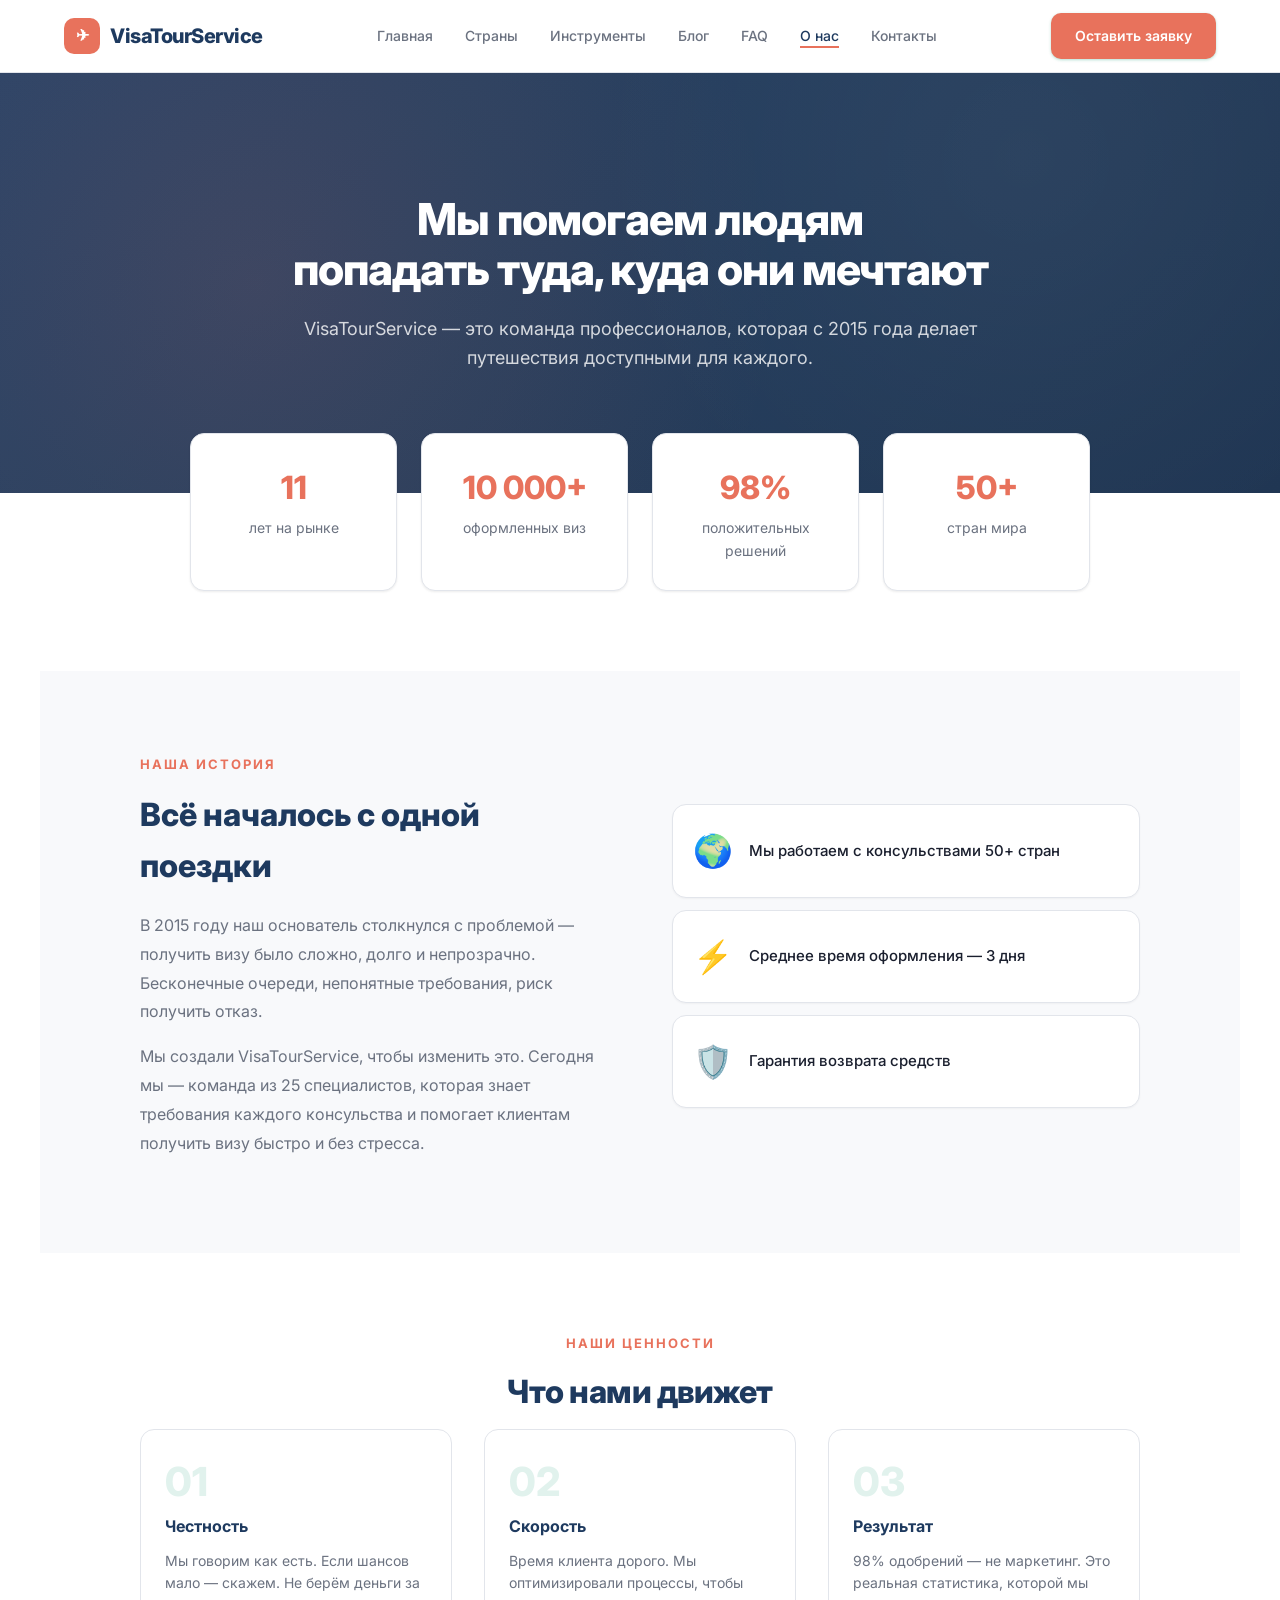
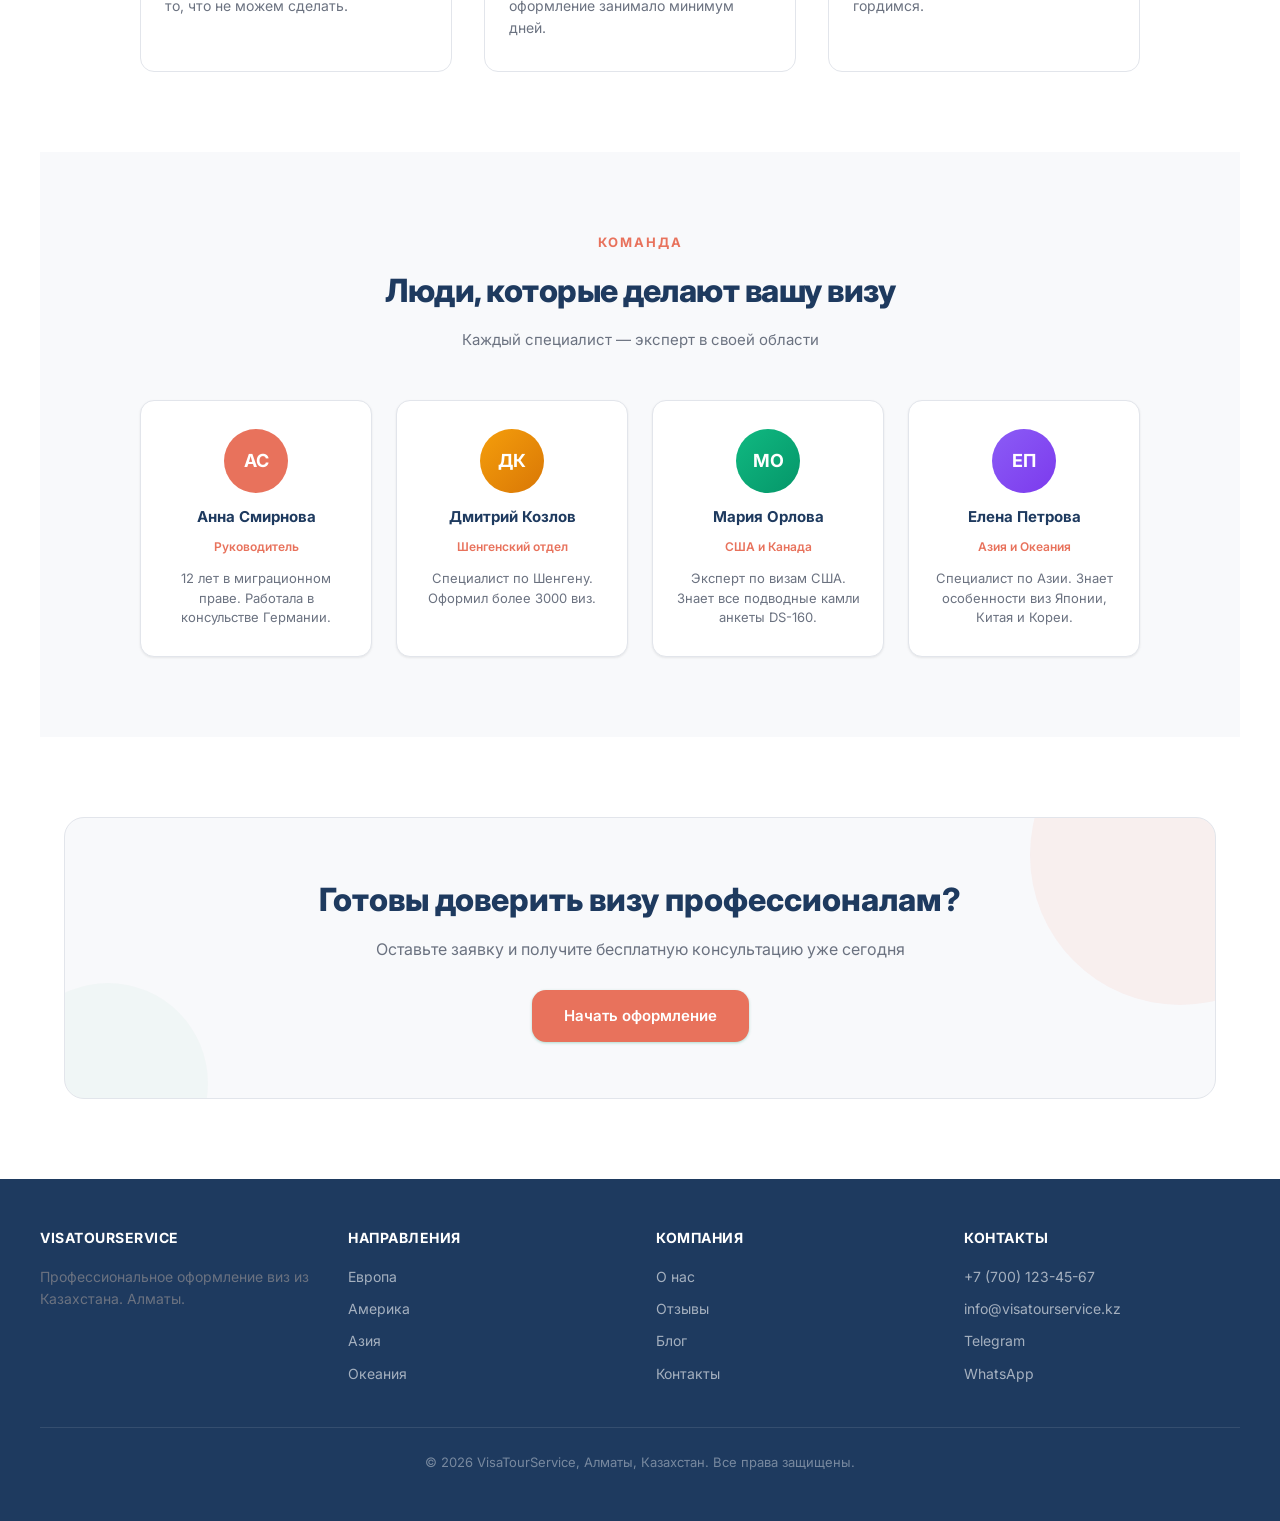
==== commit f0812a2e: "Добавлены: FAQ, Блог, Инструменты (калькулятор, чеклист, трекер, запись), Онлайн-чат" ====
--- a/about.html
+++ b/about.html
@@ -17,8 +17,10 @@
       <ul class="nav-links">
         <li><a href="index.html">Главная</a></li>
         <li><a href="countries.html">Страны</a></li>
+        <li><a href="tools.html">Инструменты</a></li>
+        <li><a href="blog.html">Блог</a></li>
+        <li><a href="faq.html">FAQ</a></li>
         <li><a href="about.html" class="active">О нас</a></li>
-        <li><a href="reviews.html">Отзывы</a></li>
         <li><a href="contact.html">Контакты</a></li>
       </ul>
       <a href="apply.html" class="btn btn-primary">Оставить заявку</a>
--- a/css/style.css
+++ b/css/style.css
@@ -1,23 +1,24 @@
 :root {
-  --primary: #0F0F0F;
-  --primary-light: #1A1A1A;
-  --accent: #C9A84C;
-  --accent-hover: #B8963F;
-  --accent-glow: rgba(201, 168, 76, 0.15);
-  --bg: #0A0A0A;
-  --surface: #141414;
-  --surface-hover: #1C1C1C;
-  --text-primary: #F5F5F5;
-  --text-secondary: #8A8A8A;
-  --border: #2A2A2A;
-  --border-hover: #3A3A3A;
-  --success: #10B981;
+  --primary: #1E3A5F;
+  --primary-light: #2A4F7A;
+  --accent: #E8725C;
+  --accent-hover: #D4614D;
+  --accent-glow: rgba(232, 114, 92, 0.08);
+  --bg: #FFFFFF;
+  --surface: #F8F9FB;
+  --surface-hover: #F0F2F5;
+  --text-primary: #1A1F2E;
+  --text-secondary: #6B7280;
+  --border: #E2E5EB;
+  --border-hover: #CCD0D8;
+  --success: #22C55E;
   --warning: #F59E0B;
   --error: #EF4444;
-  --shadow: 0 2px 8px rgba(0,0,0,0.3);
-  --shadow-lg: 0 8px 32px rgba(0,0,0,0.4);
-  --radius: 12px;
-  --radius-lg: 16px;
+  --shadow-sm: 0 1px 2px rgba(0,0,0,0.04);
+  --shadow: 0 1px 3px rgba(0,0,0,0.05), 0 1px 2px rgba(0,0,0,0.03);
+  --shadow-lg: 0 8px 24px rgba(0,0,0,0.06), 0 2px 8px rgba(0,0,0,0.04);
+  --radius: 10px;
+  --radius-lg: 14px;
 }
 
 * {
@@ -89,8 +90,8 @@
   position: sticky;
   top: 0;
   z-index: 100;
-  background: rgba(10,10,10,0.95);
-  backdrop-filter: blur(20px);
+  background: rgba(255,255,255,0.92);
+  backdrop-filter: blur(16px);
   border-bottom: 1px solid var(--border);
   animation: fadeInUp 0.5s ease;
 }
@@ -108,7 +109,7 @@
 .logo {
   font-size: 20px;
   font-weight: 800;
-  color: var(--text-primary);
+  color: var(--primary);
   text-decoration: none;
   display: flex;
   align-items: center;
@@ -124,7 +125,7 @@
   display: flex;
   align-items: center;
   justify-content: center;
-  color: #0A0A0A;
+  color: white;
   font-size: 16px;
   animation: float 3s ease-in-out infinite;
 }
@@ -162,7 +163,7 @@
 
 .nav-links a:hover,
 .nav-links a.active {
-  color: var(--text-primary);
+  color: var(--primary);
 }
 
 .btn {
@@ -180,7 +181,7 @@
 }
 
 .btn:hover {
-  transform: translateY(-2px);
+  transform: translateY(-1px);
 }
 
 .btn:active {
@@ -189,17 +190,18 @@
 
 .btn-primary {
   background: var(--accent);
-  color: #0A0A0A;
-  box-shadow: 0 4px 16px rgba(201, 168, 76, 0.3);
+  color: white;
+  box-shadow: 0 1px 3px rgba(5, 150, 105, 0.3);
 }
 
 .btn-primary:hover {
-  box-shadow: 0 6px 24px rgba(201, 168, 76, 0.4);
+  background: var(--accent-hover);
+  box-shadow: 0 4px 12px rgba(5, 150, 105, 0.3);
 }
 
 .btn-secondary {
   background: transparent;
-  color: var(--text-primary);
+  color: var(--primary);
   border: 1px solid var(--border);
 }
 
@@ -210,14 +212,14 @@
 }
 
 .btn-large {
-  padding: 16px 36px;
+  padding: 14px 32px;
   font-size: 15px;
   border-radius: var(--radius-lg);
 }
 
 /* ===== HERO ===== */
 .hero {
-  padding: 100px 24px 80px;
+  padding: 80px 24px 60px;
   text-align: center;
   max-width: 900px;
   margin: 0 auto;
@@ -227,11 +229,11 @@
 
 .hero-bg {
   position: absolute;
-  top: -60px;
+  top: -40px;
   left: 50%;
   transform: translateX(-50%);
-  width: 600px;
-  height: 600px;
+  width: 500px;
+  height: 500px;
   background: radial-gradient(circle, var(--accent-glow) 0%, transparent 70%);
   border-radius: 50%;
   pointer-events: none;
@@ -244,10 +246,10 @@
 }
 
 .hero h1 {
-  font-size: 52px;
+  font-size: 48px;
   font-weight: 800;
-  color: var(--text-primary);
-  margin-bottom: 20px;
+  color: var(--primary);
+  margin-bottom: 16px;
   line-height: 1.15;
   letter-spacing: -1px;
   animation: fadeInUp 0.8s ease 0.2s both;
@@ -311,11 +313,11 @@
 }
 
 .section-title {
-  font-size: 36px;
+  font-size: 32px;
   font-weight: 800;
   text-align: center;
   margin-bottom: 12px;
-  color: var(--text-primary);
+  color: var(--primary);
   letter-spacing: -0.5px;
 }
 
@@ -323,30 +325,30 @@
   text-align: center;
   color: var(--text-secondary);
   margin-bottom: 48px;
-  font-size: 16px;
+  font-size: 15px;
 }
 
 /* ===== COUNTRY CARDS ===== */
 .countries-grid {
   display: grid;
   grid-template-columns: repeat(auto-fill, minmax(320px, 1fr));
-  gap: 28px;
+  gap: 24px;
 }
 
 .country-card {
-  background: var(--surface);
-  border-radius: 16px;
-  box-shadow: 0 2px 12px rgba(0,0,0,0.2);
+  background: var(--bg);
+  border-radius: var(--radius-lg);
+  box-shadow: var(--shadow);
   overflow: hidden;
   text-decoration: none;
   color: inherit;
-  transition: transform 0.4s cubic-bezier(0.22, 1, 0.36, 1), box-shadow 0.4s ease;
+  transition: transform 0.3s cubic-bezier(0.22, 1, 0.36, 1), box-shadow 0.3s ease;
   border: 1px solid var(--border);
 }
 
 .country-card:hover {
-  transform: translateY(-10px);
-  box-shadow: 0 20px 48px rgba(0,0,0,0.5);
+  transform: translateY(-6px);
+  box-shadow: var(--shadow-lg);
   border-color: var(--accent);
 }
 
@@ -397,9 +399,9 @@
 }
 
 .country-card-body h3 {
-  font-size: 20px;
+  font-size: 18px;
   font-weight: 700;
-  color: var(--text-primary);
+  color: var(--primary);
   margin-bottom: 4px;
 }
 
@@ -428,20 +430,20 @@
 
 .detail-row .value {
   font-weight: 600;
-  color: var(--accent);
+  color: var(--primary);
 }
 
 /* ===== FEATURES ===== */
 .features-grid {
   display: grid;
   grid-template-columns: repeat(auto-fit, minmax(250px, 1fr));
-  gap: 32px;
+  gap: 24px;
 }
 
 .feature-card {
   text-align: center;
-  padding: 36px 28px;
-  background: var(--surface);
+  padding: 32px 24px;
+  background: var(--bg);
   border-radius: var(--radius-lg);
   border: 1px solid var(--border);
   transition: transform 0.3s ease, box-shadow 0.3s ease, border-color 0.3s ease;
@@ -454,26 +456,26 @@
 }
 
 .feature-icon {
-  width: 68px;
-  height: 68px;
+  width: 60px;
+  height: 60px;
   background: var(--accent-glow);
   border-radius: 50%;
   display: flex;
   align-items: center;
   justify-content: center;
-  margin: 0 auto 20px;
-  font-size: 30px;
+  margin: 0 auto 16px;
+  font-size: 26px;
   transition: transform 0.3s ease;
 }
 
 .feature-card:hover .feature-icon {
-  transform: scale(1.1);
+  transform: scale(1.05);
 }
 
 .feature-card h3 {
-  font-size: 18px;
-  margin-bottom: 10px;
-  color: var(--text-primary);
+  font-size: 16px;
+  margin-bottom: 8px;
+  color: var(--primary);
   font-weight: 700;
 }
 
@@ -510,40 +512,40 @@
 }
 
 .step-number {
-  width: 64px;
-  height: 64px;
+  width: 56px;
+  height: 56px;
   background: var(--accent);
-  color: #0A0A0A;
+  color: white;
   border-radius: 50%;
   display: flex;
   align-items: center;
   justify-content: center;
-  font-size: 24px;
+  font-size: 22px;
   font-weight: 800;
   flex-shrink: 0;
-  box-shadow: 0 4px 16px rgba(201, 168, 76, 0.3);
+  box-shadow: 0 2px 8px rgba(5, 150, 105, 0.25);
   z-index: 1;
   transition: transform 0.3s ease;
 }
 
 .step:hover .step-number {
-  transform: scale(1.1);
+  transform: scale(1.08);
 }
 
 .step-content {
-  padding-top: 12px;
+  padding-top: 8px;
 }
 
 .step-content h3 {
-  font-size: 18px;
-  color: var(--text-primary);
-  margin-bottom: 8px;
+  font-size: 16px;
+  color: var(--primary);
+  margin-bottom: 6px;
   font-weight: 700;
 }
 
 .step-content p {
   color: var(--text-secondary);
-  font-size: 15px;
+  font-size: 14px;
 }
 
 /* ===== CTA SECTION ===== */
@@ -555,8 +557,8 @@
   background: var(--surface);
   border: 1px solid var(--border);
   border-radius: 20px;
-  padding: 64px 48px;
-  color: var(--text-primary);
+  padding: 56px 48px;
+  color: var(--primary);
   position: relative;
   overflow: hidden;
 }
@@ -579,22 +581,22 @@
   left: -5%;
   width: 200px;
   height: 200px;
-  background: rgba(201, 168, 76, 0.05);
+  background: rgba(5, 150, 105, 0.03);
   border-radius: 50%;
 }
 
 .cta-card h2 {
-  font-size: 36px;
+  font-size: 32px;
   font-weight: 800;
-  margin-bottom: 16px;
+  margin-bottom: 12px;
   position: relative;
   z-index: 1;
 }
 
 .cta-card p {
-  font-size: 18px;
-  color: var(--text-secondary);
-  margin-bottom: 32px;
+  font-size: 16px;
+  color: var(--text-secondary);
+  margin-bottom: 28px;
   position: relative;
   z-index: 1;
 }
@@ -608,10 +610,10 @@
 .form-container {
   max-width: 640px;
   margin: 0 auto;
-  background: var(--surface);
+  background: var(--bg);
   border-radius: var(--radius-lg);
   box-shadow: var(--shadow-lg);
-  padding: 48px;
+  padding: 40px;
   border: 1px solid var(--border);
 }
 
@@ -619,7 +621,7 @@
   display: flex;
   justify-content: center;
   gap: 8px;
-  margin-bottom: 40px;
+  margin-bottom: 36px;
 }
 
 .form-step {
@@ -639,29 +641,29 @@
 }
 
 .form-group {
-  margin-bottom: 24px;
+  margin-bottom: 20px;
 }
 
 .form-group label {
   display: block;
   font-weight: 600;
-  margin-bottom: 8px;
-  color: var(--text-primary);
-  font-size: 14px;
+  margin-bottom: 6px;
+  color: var(--primary);
+  font-size: 13px;
 }
 
 .form-group input,
 .form-group select,
 .form-group textarea {
   width: 100%;
-  padding: 14px 16px;
+  padding: 12px 14px;
   border: 1px solid var(--border);
   border-radius: var(--radius);
-  font-size: 16px;
+  font-size: 15px;
   font-family: inherit;
   transition: border-color 0.3s, box-shadow 0.3s;
   background: var(--bg);
-  color: var(--text-primary);
+  color: var(--primary);
 }
 
 .form-group input:focus,
@@ -686,7 +688,7 @@
 .form-actions {
   display: flex;
   gap: 16px;
-  margin-top: 32px;
+  margin-top: 28px;
 }
 
 .form-actions .btn {
@@ -703,9 +705,8 @@
 
 .admin-sidebar {
   background: var(--primary);
-  color: var(--text-primary);
+  color: white;
   padding: 24px;
-  border-right: 1px solid var(--border);
 }
 
 .admin-sidebar h2 {
@@ -861,13 +862,13 @@
   font-weight: 600;
 }
 
-.status-new { background: rgba(201,168,76,0.15); color: var(--accent); }
-.status-processing { background: rgba(245,158,11,0.15); color: var(--warning); }
-.status-documents { background: rgba(139,92,246,0.15); color: #8B5CF6; }
-.status-submitted { background: rgba(59,130,246,0.15); color: #3B82F6; }
-.status-approved { background: rgba(16,185,129,0.15); color: var(--success); }
-.status-completed { background: rgba(138,138,138,0.15); color: var(--text-secondary); }
-.status-rejected { background: rgba(239,68,68,0.15); color: var(--error); }
+.status-new { background: rgba(232,114,92,0.1); color: var(--accent); }
+.status-processing { background: rgba(245,158,11,0.1); color: var(--warning); }
+.status-documents { background: rgba(139,92,246,0.1); color: #8B5CF6; }
+.status-submitted { background: rgba(59,130,246,0.1); color: #3B82F6; }
+.status-approved { background: rgba(34,197,94,0.1); color: var(--success); }
+.status-completed { background: rgba(107,114,128,0.1); color: var(--text-secondary); }
+.status-rejected { background: rgba(239,68,68,0.1); color: var(--error); }
 
 /* Application Detail */
 .app-detail {
@@ -965,10 +966,9 @@
 /* ===== FOOTER ===== */
 .footer {
   background: var(--primary);
-  color: var(--text-primary);
-  padding: 56px 24px;
+  color: white;
+  padding: 48px 24px;
   margin-top: 0;
-  border-top: 1px solid var(--border);
 }
 
 .footer-content {
@@ -980,14 +980,16 @@
 }
 
 .footer-section h4 {
-  font-size: 16px;
+  font-size: 14px;
   margin-bottom: 16px;
   font-weight: 700;
+  text-transform: uppercase;
+  letter-spacing: 0.5px;
 }
 
 .footer-section a {
   display: block;
-  color: var(--text-secondary);
+  color: rgba(255,255,255,0.6);
   text-decoration: none;
   margin-bottom: 10px;
   font-size: 14px;
@@ -995,17 +997,17 @@
 }
 
 .footer-section a:hover {
-  color: var(--accent);
+  color: white;
 }
 
 .footer-bottom {
   max-width: 1200px;
   margin: 32px auto 0;
   padding-top: 24px;
-  border-top: 1px solid var(--border);
+  border-top: 1px solid rgba(255,255,255,0.1);
   text-align: center;
-  font-size: 14px;
-  color: var(--text-secondary);
+  font-size: 13px;
+  color: rgba(255,255,255,0.4);
 }
 
 /* ===== FILTERS ===== */
@@ -1020,7 +1022,7 @@
   padding: 10px 24px;
   border: 1px solid var(--border);
   border-radius: 50px;
-  background: var(--surface);
+  background: var(--bg);
   cursor: pointer;
   font-size: 14px;
   font-weight: 500;
@@ -1035,7 +1037,7 @@
 
 .filter-tab.active {
   background: var(--accent);
-  color: #0A0A0A;
+  color: white;
   border-color: var(--accent);
 }
 
@@ -1046,12 +1048,12 @@
   left: 0;
   right: 0;
   bottom: 0;
-  background: rgba(0,0,0,0.7);
+  background: rgba(0,0,0,0.4);
   display: none;
   align-items: center;
   justify-content: center;
   z-index: 200;
-  backdrop-filter: blur(8px);
+  backdrop-filter: blur(4px);
 }
 
 .modal.active {
@@ -1059,7 +1061,7 @@
 }
 
 .modal-content {
-  background: var(--surface);
+  background: var(--bg);
   border-radius: var(--radius-lg);
   padding: 32px;
   max-width: 500px;
@@ -1068,6 +1070,7 @@
   overflow-y: auto;
   animation: fadeInUp 0.3s ease;
   border: 1px solid var(--border);
+  box-shadow: var(--shadow-lg);
 }
 
 .modal-header {
@@ -1229,7 +1232,7 @@
 .about-hero-bg {
   position: absolute;
   inset: 0;
-  background: linear-gradient(135deg, #0A0A0A 0%, #141414 50%, #1A1A1A 100%);
+  background: linear-gradient(135deg, #1E3A5F 0%, #152C4A 100%);
   opacity: 0.95;
 }
 
@@ -1238,8 +1241,8 @@
   position: absolute;
   inset: 0;
   background:
-    radial-gradient(circle at 20% 50%, var(--accent-glow) 0%, transparent 50%),
-    radial-gradient(circle at 80% 20%, rgba(255,255,255,0.02) 0%, transparent 40%);
+    radial-gradient(circle at 20% 50%, rgba(232, 114, 92, 0.12) 0%, transparent 50%),
+    radial-gradient(circle at 80% 20%, rgba(255,255,255,0.04) 0%, transparent 40%);
 }
 
 .about-hero-content {
@@ -1281,11 +1284,11 @@
 }
 
 .about-stat-item {
-  background: var(--surface);
-  border-radius: 16px;
-  padding: 32px 20px;
+  background: var(--bg);
+  border-radius: 14px;
+  padding: 28px 20px;
   text-align: center;
-  box-shadow: 0 8px 32px rgba(0,0,0,0.2);
+  box-shadow: var(--shadow);
   transition: transform 0.3s ease;
   border: 1px solid var(--border);
 }
@@ -1296,7 +1299,7 @@
 }
 
 .about-stat-num {
-  font-size: 36px;
+  font-size: 32px;
   font-weight: 800;
   color: var(--accent);
   margin-bottom: 4px;
@@ -1331,20 +1334,20 @@
 }
 
 .about-visual-card {
-  background: var(--surface);
-  border-radius: 16px;
-  padding: 24px;
+  background: var(--bg);
+  border-radius: 14px;
+  padding: 20px;
   display: flex;
   align-items: center;
   gap: 16px;
-  margin-bottom: 16px;
-  box-shadow: var(--shadow);
+  margin-bottom: 12px;
+  box-shadow: var(--shadow-sm);
   transition: transform 0.3s ease;
   border: 1px solid var(--border);
 }
 
 .about-visual-card:hover {
-  transform: translateX(8px);
+  transform: translateX(6px);
   border-color: var(--accent);
 }
 
@@ -1368,37 +1371,37 @@
 }
 
 .about-value-card {
-  padding: 36px 28px;
+  padding: 32px 24px;
   border: 1px solid var(--border);
-  border-radius: 16px;
+  border-radius: 14px;
   transition: all 0.3s ease;
-  background: var(--surface);
+  background: var(--bg);
 }
 
 .about-value-card:hover {
   border-color: var(--accent);
-  box-shadow: 0 8px 32px rgba(201, 168, 76, 0.1);
+  box-shadow: 0 4px 16px rgba(5, 150, 105, 0.08);
 }
 
 .about-value-num {
-  font-size: 48px;
+  font-size: 40px;
   font-weight: 800;
-  color: rgba(201, 168, 76, 0.15);
-  margin-bottom: 16px;
+  color: rgba(5, 150, 105, 0.12);
+  margin-bottom: 12px;
   line-height: 1;
 }
 
 .about-value-card h3 {
-  font-size: 18px;
+  font-size: 16px;
   font-weight: 700;
-  color: var(--text-primary);
-  margin-bottom: 12px;
+  color: var(--primary);
+  margin-bottom: 10px;
 }
 
 .about-value-card p {
   color: var(--text-secondary);
   font-size: 14px;
-  line-height: 1.7;
+  line-height: 1.6;
 }
 
 .about-team {
@@ -1411,42 +1414,42 @@
 
 .about-team-card {
   text-align: center;
-  padding: 32px 20px;
-  border-radius: 16px;
-  background: var(--surface);
+  padding: 28px 20px;
+  border-radius: 14px;
+  background: var(--bg);
   box-shadow: var(--shadow);
   transition: transform 0.3s ease;
   border: 1px solid var(--border);
 }
 
 .about-team-card:hover {
-  transform: translateY(-6px);
+  transform: translateY(-4px);
   border-color: var(--accent);
 }
 
 .about-team-avatar {
-  width: 72px;
-  height: 72px;
+  width: 64px;
+  height: 64px;
   border-radius: 50%;
   background: var(--accent);
-  color: #0A0A0A;
+  color: white;
   display: flex;
   align-items: center;
   justify-content: center;
-  font-size: 20px;
+  font-size: 18px;
   font-weight: 700;
-  margin: 0 auto 16px;
+  margin: 0 auto 12px;
 }
 
 .about-team-card h3 {
-  font-size: 16px;
+  font-size: 15px;
   font-weight: 700;
-  color: var(--text-primary);
+  color: var(--primary);
   margin-bottom: 4px;
 }
 
 .about-team-card span {
-  font-size: 13px;
+  font-size: 12px;
   color: var(--accent);
   font-weight: 600;
 }
@@ -1454,23 +1457,23 @@
 .about-team-card p {
   font-size: 13px;
   color: var(--text-secondary);
-  margin-top: 12px;
-  line-height: 1.6;
+  margin-top: 10px;
+  line-height: 1.5;
 }
 
 /* ===== REVIEWS PAGE ===== */
 .reviews-summary {
   display: flex;
-  gap: 48px;
+  gap: 40px;
   align-items: center;
   max-width: 800px;
   margin: -40px auto 0;
   position: relative;
   z-index: 2;
-  background: var(--surface);
-  border-radius: 20px;
-  padding: 40px;
-  box-shadow: 0 8px 32px rgba(0,0,0,0.3);
+  background: var(--bg);
+  border-radius: 16px;
+  padding: 36px;
+  box-shadow: var(--shadow-lg);
   border: 1px solid var(--border);
 }
 
@@ -1480,7 +1483,7 @@
 }
 
 .reviews-score-num {
-  font-size: 56px;
+  font-size: 48px;
   font-weight: 800;
   color: var(--accent);
   line-height: 1;
@@ -1532,9 +1535,9 @@
 }
 
 .review-card {
-  background: var(--surface);
-  border-radius: 16px;
-  padding: 28px;
+  background: var(--bg);
+  border-radius: 14px;
+  padding: 24px;
   box-shadow: var(--shadow);
   border: 1px solid var(--border);
   transition: all 0.3s ease;
@@ -1542,27 +1545,27 @@
 
 .review-card:hover {
   border-color: var(--accent);
-  box-shadow: 0 8px 32px rgba(201, 168, 76, 0.08);
-  transform: translateY(-4px);
+  box-shadow: var(--shadow-lg);
+  transform: translateY(-3px);
 }
 
 .review-header {
   display: flex;
   align-items: center;
-  gap: 14px;
-  margin-bottom: 16px;
+  gap: 12px;
+  margin-bottom: 14px;
 }
 
 .review-avatar {
-  width: 48px;
-  height: 48px;
+  width: 44px;
+  height: 44px;
   border-radius: 50%;
   background: var(--accent);
-  color: #0A0A0A;
+  color: white;
   display: flex;
   align-items: center;
   justify-content: center;
-  font-size: 16px;
+  font-size: 15px;
   font-weight: 700;
   flex-shrink: 0;
 }
@@ -1572,9 +1575,9 @@
 }
 
 .review-meta h4 {
-  font-size: 15px;
+  font-size: 14px;
   font-weight: 700;
-  color: var(--text-primary);
+  color: var(--primary);
 }
 
 .review-meta span {
@@ -1883,6 +1886,52 @@
   }
 }
 
+/* ===== SERVICES GRID (main page) ===== */
+.services-grid {
+  display: grid;
+  grid-template-columns: repeat(4, 1fr);
+  gap: 20px;
+}
+
+.service-card {
+  background: var(--bg);
+  border: 1px solid var(--border);
+  border-radius: 14px;
+  padding: 28px 20px;
+  text-align: center;
+  transition: transform 0.3s ease, border-color 0.3s ease, box-shadow 0.3s ease;
+}
+
+.service-card:hover {
+  transform: translateY(-4px);
+  border-color: var(--accent);
+  box-shadow: var(--shadow-lg);
+}
+
+.service-card-icon {
+  font-size: 36px;
+  margin-bottom: 14px;
+}
+
+.service-card h3 {
+  font-size: 15px;
+  font-weight: 700;
+  color: var(--primary);
+  margin-bottom: 8px;
+}
+
+.service-card p {
+  font-size: 13px;
+  color: var(--text-secondary);
+  line-height: 1.6;
+}
+
+@media (max-width: 768px) {
+  .services-grid {
+    grid-template-columns: repeat(2, 1fr);
+  }
+}
+
 /* ===== CONTACT PAGE ===== */
 .contact-layout {
   display: grid;
@@ -1981,3 +2030,714 @@
     min-width: 200px;
   }
 }
+
+/* ===== COUNTRY FULL INFO ===== */
+.country-full-grid {
+  display: grid;
+  grid-template-columns: 1fr 380px;
+  gap: 28px;
+  max-width: 1100px;
+  margin: 0 auto;
+}
+
+.country-info-grid {
+  display: grid;
+  grid-template-columns: repeat(2, 1fr);
+  gap: 16px;
+}
+
+.country-info-item {
+  display: flex;
+  flex-direction: column;
+  gap: 4px;
+}
+
+.country-info-label {
+  font-size: 12px;
+  color: rgba(255,255,255,0.4);
+  text-transform: uppercase;
+  letter-spacing: 0.5px;
+}
+
+.country-info-value {
+  font-size: 14px;
+  font-weight: 600;
+  color: white;
+}
+
+.glass-list {
+  list-style: none;
+}
+
+.glass-list li {
+  padding: 10px 0;
+  border-bottom: 1px solid rgba(255,255,255,0.06);
+  color: rgba(255,255,255,0.7);
+  font-size: 14px;
+  line-height: 1.6;
+}
+
+.glass-list li:last-child {
+  border-bottom: none;
+}
+
+.glass-list li::before {
+  content: '→';
+  margin-right: 10px;
+  color: var(--country-accent, var(--accent));
+  font-weight: 600;
+}
+
+.services-list {
+  display: flex;
+  flex-direction: column;
+  gap: 14px;
+}
+
+.service-item {
+  display: flex;
+  align-items: center;
+  gap: 12px;
+  padding: 12px;
+  background: rgba(255,255,255,0.03);
+  border-radius: 10px;
+  border: 1px solid rgba(255,255,255,0.06);
+  transition: border-color 0.3s;
+}
+
+.service-item:hover {
+  border-color: rgba(255,255,255,0.12);
+}
+
+.service-icon {
+  font-size: 24px;
+  flex-shrink: 0;
+}
+
+.service-item strong {
+  display: block;
+  font-size: 14px;
+  color: white;
+  margin-bottom: 2px;
+}
+
+.service-item span {
+  font-size: 12px;
+  color: rgba(255,255,255,0.5);
+}
+
+@media (max-width: 768px) {
+  .country-full-grid {
+    grid-template-columns: 1fr;
+  }
+
+  .country-info-grid {
+    grid-template-columns: 1fr;
+  }
+}
+
+/* ===== FAQ ===== */
+.faq-container {
+  max-width: 800px;
+  margin: 0 auto;
+}
+
+.faq-item {
+  margin-bottom: 8px;
+  border: 1px solid var(--border);
+  border-radius: var(--radius);
+  overflow: hidden;
+  background: var(--bg);
+}
+
+.faq-question {
+  width: 100%;
+  display: flex;
+  justify-content: space-between;
+  align-items: center;
+  padding: 18px 20px;
+  background: none;
+  border: none;
+  cursor: pointer;
+  font-size: 15px;
+  font-weight: 600;
+  color: var(--primary);
+  text-align: left;
+  font-family: inherit;
+  transition: background 0.2s;
+}
+
+.faq-question:hover {
+  background: var(--surface);
+}
+
+.faq-icon {
+  font-size: 20px;
+  color: var(--accent);
+  font-weight: 700;
+  flex-shrink: 0;
+  width: 24px;
+  text-align: center;
+}
+
+.faq-answer {
+  max-height: 0;
+  overflow: hidden;
+  transition: max-height 0.3s ease, padding 0.3s ease;
+}
+
+.faq-answer.open {
+  max-height: 300px;
+  padding: 0 20px 18px;
+}
+
+.faq-answer p {
+  color: var(--text-secondary);
+  font-size: 14px;
+  line-height: 1.7;
+}
+
+/* ===== BLOG ===== */
+.blog-grid {
+  display: grid;
+  grid-template-columns: repeat(auto-fill, minmax(350px, 1fr));
+  gap: 24px;
+}
+
+.blog-card {
+  background: var(--bg);
+  border: 1px solid var(--border);
+  border-radius: var(--radius-lg);
+  padding: 28px;
+  transition: transform 0.3s ease, border-color 0.3s ease, box-shadow 0.3s ease;
+}
+
+.blog-card:hover {
+  transform: translateY(-4px);
+  border-color: var(--accent);
+  box-shadow: var(--shadow-lg);
+}
+
+.blog-card-header {
+  display: flex;
+  justify-content: space-between;
+  align-items: center;
+  margin-bottom: 14px;
+}
+
+.blog-category {
+  font-size: 11px;
+  font-weight: 700;
+  text-transform: uppercase;
+  letter-spacing: 0.5px;
+  color: var(--accent);
+  background: var(--accent-glow);
+  padding: 4px 10px;
+  border-radius: 20px;
+}
+
+.blog-read-time {
+  font-size: 12px;
+  color: var(--text-secondary);
+}
+
+.blog-card-title {
+  font-size: 17px;
+  font-weight: 700;
+  color: var(--primary);
+  margin-bottom: 10px;
+  line-height: 1.4;
+}
+
+.blog-card-preview {
+  font-size: 14px;
+  color: var(--text-secondary);
+  line-height: 1.6;
+  margin-bottom: 16px;
+}
+
+.blog-card-footer {
+  display: flex;
+  justify-content: space-between;
+  align-items: center;
+}
+
+.blog-date {
+  font-size: 12px;
+  color: var(--text-secondary);
+}
+
+.blog-link {
+  font-size: 13px;
+  font-weight: 600;
+  color: var(--accent);
+  text-decoration: none;
+}
+
+.blog-link:hover {
+  text-decoration: underline;
+}
+
+/* ===== TOOLS ===== */
+.tool-card {
+  background: var(--bg);
+  border: 1px solid var(--border);
+  border-radius: var(--radius-lg);
+  overflow: hidden;
+  max-width: 900px;
+  margin: 0 auto;
+}
+
+.tool-header {
+  display: flex;
+  align-items: center;
+  gap: 16px;
+  padding: 24px 28px;
+  border-bottom: 1px solid var(--border);
+  background: var(--surface);
+}
+
+.tool-icon {
+  font-size: 32px;
+}
+
+.tool-header h2 {
+  font-size: 18px;
+  font-weight: 700;
+  color: var(--primary);
+  margin-bottom: 4px;
+}
+
+.tool-header p {
+  font-size: 13px;
+  color: var(--text-secondary);
+}
+
+.tool-content {
+  padding: 28px;
+}
+
+.calc-form {
+  display: grid;
+  grid-template-columns: repeat(3, 1fr);
+  gap: 16px;
+  margin-bottom: 24px;
+}
+
+.calc-result {
+  text-align: center;
+  padding: 24px;
+  background: var(--surface);
+  border-radius: var(--radius);
+  border: 1px solid var(--border);
+}
+
+.calc-total {
+  font-size: 36px;
+  font-weight: 800;
+  color: var(--accent);
+  margin-bottom: 4px;
+}
+
+.calc-result p {
+  font-size: 14px;
+  color: var(--text-secondary);
+  margin-bottom: 4px;
+}
+
+.calc-result small {
+  font-size: 12px;
+  color: var(--text-secondary);
+}
+
+/* Checklist */
+.checklist {
+  list-style: none;
+}
+
+.checklist li {
+  padding: 10px 0;
+  border-bottom: 1px solid var(--border);
+}
+
+.checklist li:last-child {
+  border-bottom: none;
+}
+
+.checklist label {
+  display: flex;
+  align-items: center;
+  gap: 10px;
+  font-size: 14px;
+  color: var(--text-primary);
+  cursor: pointer;
+}
+
+.checklist input[type="checkbox"] {
+  width: 18px;
+  height: 18px;
+  accent-color: var(--accent);
+}
+
+.checklist-progress {
+  display: flex;
+  align-items: center;
+  gap: 12px;
+  margin-top: 16px;
+}
+
+.checklist-bar {
+  flex: 1;
+  height: 8px;
+  background: var(--border);
+  border-radius: 4px;
+  overflow: hidden;
+}
+
+.checklist-fill {
+  height: 100%;
+  background: var(--accent);
+  border-radius: 4px;
+  transition: width 0.3s ease;
+}
+
+.checklist-progress span {
+  font-size: 13px;
+  font-weight: 600;
+  color: var(--text-secondary);
+  flex-shrink: 0;
+}
+
+/* Tracker */
+.tracker-form {
+  display: flex;
+  gap: 12px;
+  margin-bottom: 24px;
+}
+
+.tracker-form input {
+  flex: 1;
+  padding: 12px 16px;
+  border: 1px solid var(--border);
+  border-radius: var(--radius);
+  font-size: 15px;
+  font-family: inherit;
+}
+
+.tracker-form input:focus {
+  outline: none;
+  border-color: var(--accent);
+}
+
+.tracker-stages {
+  display: flex;
+  justify-content: space-between;
+  padding: 20px 0;
+}
+
+.tracker-stage {
+  display: flex;
+  flex-direction: column;
+  align-items: center;
+  gap: 8px;
+  flex: 1;
+}
+
+.tracker-dot {
+  width: 16px;
+  height: 16px;
+  border-radius: 50%;
+  background: var(--border);
+  transition: background 0.3s;
+}
+
+.tracker-stage.active .tracker-dot {
+  background: var(--accent);
+  box-shadow: 0 0 0 4px var(--accent-glow);
+}
+
+.tracker-stage span {
+  font-size: 11px;
+  color: var(--text-secondary);
+  text-align: center;
+}
+
+.tracker-stage.active span {
+  color: var(--primary);
+  font-weight: 600;
+}
+
+.tracker-empty {
+  text-align: center;
+  padding: 20px;
+}
+
+.tracker-empty p {
+  color: var(--text-secondary);
+  font-size: 14px;
+}
+
+/* Booking */
+.booking-date-grid {
+  display: grid;
+  grid-template-columns: repeat(7, 1fr);
+  gap: 8px;
+  margin-bottom: 20px;
+}
+
+.booking-date-btn {
+  display: flex;
+  flex-direction: column;
+  align-items: center;
+  padding: 12px 8px;
+  background: var(--surface);
+  border: 1px solid var(--border);
+  border-radius: var(--radius);
+  cursor: pointer;
+  transition: all 0.2s;
+  font-family: inherit;
+}
+
+.booking-date-btn:hover,
+.booking-date-btn.active {
+  border-color: var(--accent);
+  background: var(--accent-glow);
+}
+
+.bd-day {
+  font-size: 18px;
+  font-weight: 700;
+  color: var(--primary);
+}
+
+.bd-month {
+  font-size: 11px;
+  color: var(--text-secondary);
+}
+
+.bd-week {
+  font-size: 11px;
+  color: var(--text-secondary);
+}
+
+.booking-slot-grid {
+  display: flex;
+  flex-wrap: wrap;
+  gap: 8px;
+}
+
+.booking-slot-btn {
+  padding: 10px 20px;
+  background: var(--surface);
+  border: 1px solid var(--border);
+  border-radius: var(--radius);
+  cursor: pointer;
+  font-size: 14px;
+  font-weight: 600;
+  color: var(--primary);
+  font-family: inherit;
+  transition: all 0.2s;
+}
+
+.booking-slot-btn:hover,
+.booking-slot-btn.active {
+  border-color: var(--accent);
+  background: var(--accent);
+  color: white;
+}
+
+@media (max-width: 768px) {
+  .blog-grid {
+    grid-template-columns: 1fr;
+  }
+
+  .calc-form {
+    grid-template-columns: 1fr;
+  }
+
+  .booking-date-grid {
+    grid-template-columns: repeat(4, 1fr);
+  }
+
+  .tracker-stages {
+    flex-wrap: wrap;
+  }
+
+  .tracker-stage {
+    min-width: 60px;
+  }
+}
+
+/* ===== CHAT WIDGET ===== */
+.chat-widget {
+  position: fixed;
+  bottom: 24px;
+  right: 24px;
+  z-index: 300;
+}
+
+.chat-toggle {
+  width: 56px;
+  height: 56px;
+  border-radius: 50%;
+  background: var(--accent);
+  color: white;
+  border: none;
+  cursor: pointer;
+  display: flex;
+  align-items: center;
+  justify-content: center;
+  box-shadow: 0 4px 16px rgba(232, 114, 92, 0.4);
+  transition: transform 0.3s;
+  position: relative;
+}
+
+.chat-toggle:hover {
+  transform: scale(1.08);
+}
+
+.chat-icon {
+  font-size: 24px;
+}
+
+.chat-badge {
+  position: absolute;
+  top: -4px;
+  right: -4px;
+  width: 20px;
+  height: 20px;
+  background: var(--primary);
+  color: white;
+  border-radius: 50%;
+  font-size: 11px;
+  font-weight: 700;
+  display: flex;
+  align-items: center;
+  justify-content: center;
+}
+
+.chat-window {
+  position: absolute;
+  bottom: 70px;
+  right: 0;
+  width: 360px;
+  background: var(--bg);
+  border: 1px solid var(--border);
+  border-radius: var(--radius-lg);
+  box-shadow: 0 12px 40px rgba(0,0,0,0.12);
+  display: none;
+  flex-direction: column;
+  overflow: hidden;
+}
+
+.chat-window.open {
+  display: flex;
+}
+
+.chat-header {
+  display: flex;
+  justify-content: space-between;
+  align-items: center;
+  padding: 16px 20px;
+  background: var(--primary);
+  color: white;
+}
+
+.chat-header-info strong {
+  display: block;
+  font-size: 14px;
+}
+
+.chat-header-info span {
+  font-size: 11px;
+  opacity: 0.7;
+}
+
+.chat-close {
+  background: none;
+  border: none;
+  color: white;
+  font-size: 22px;
+  cursor: pointer;
+  padding: 0;
+  line-height: 1;
+}
+
+.chat-messages {
+  flex: 1;
+  max-height: 300px;
+  overflow-y: auto;
+  padding: 16px;
+  display: flex;
+  flex-direction: column;
+  gap: 10px;
+}
+
+.chat-msg {
+  max-width: 80%;
+  padding: 10px 14px;
+  border-radius: 14px;
+  font-size: 13px;
+  line-height: 1.5;
+}
+
+.chat-msg p {
+  margin: 0;
+}
+
+.chat-msg.bot {
+  background: var(--surface);
+  color: var(--text-primary);
+  border: 1px solid var(--border);
+  align-self: flex-start;
+  border-bottom-left-radius: 4px;
+}
+
+.chat-msg.user {
+  background: var(--accent);
+  color: white;
+  align-self: flex-end;
+  border-bottom-right-radius: 4px;
+}
+
+.chat-input {
+  display: flex;
+  gap: 8px;
+  padding: 12px 16px;
+  border-top: 1px solid var(--border);
+}
+
+.chat-input input {
+  flex: 1;
+  padding: 10px 14px;
+  border: 1px solid var(--border);
+  border-radius: 20px;
+  font-size: 13px;
+  font-family: inherit;
+}
+
+.chat-input input:focus {
+  outline: none;
+  border-color: var(--accent);
+}
+
+.chat-input button {
+  width: 36px;
+  height: 36px;
+  border-radius: 50%;
+  background: var(--accent);
+  color: white;
+  border: none;
+  cursor: pointer;
+  font-size: 16px;
+  display: flex;
+  align-items: center;
+  justify-content: center;
+}
+
+@media (max-width: 768px) {
+  .chat-window {
+    width: calc(100vw - 48px);
+    right: -12px;
+  }
+}
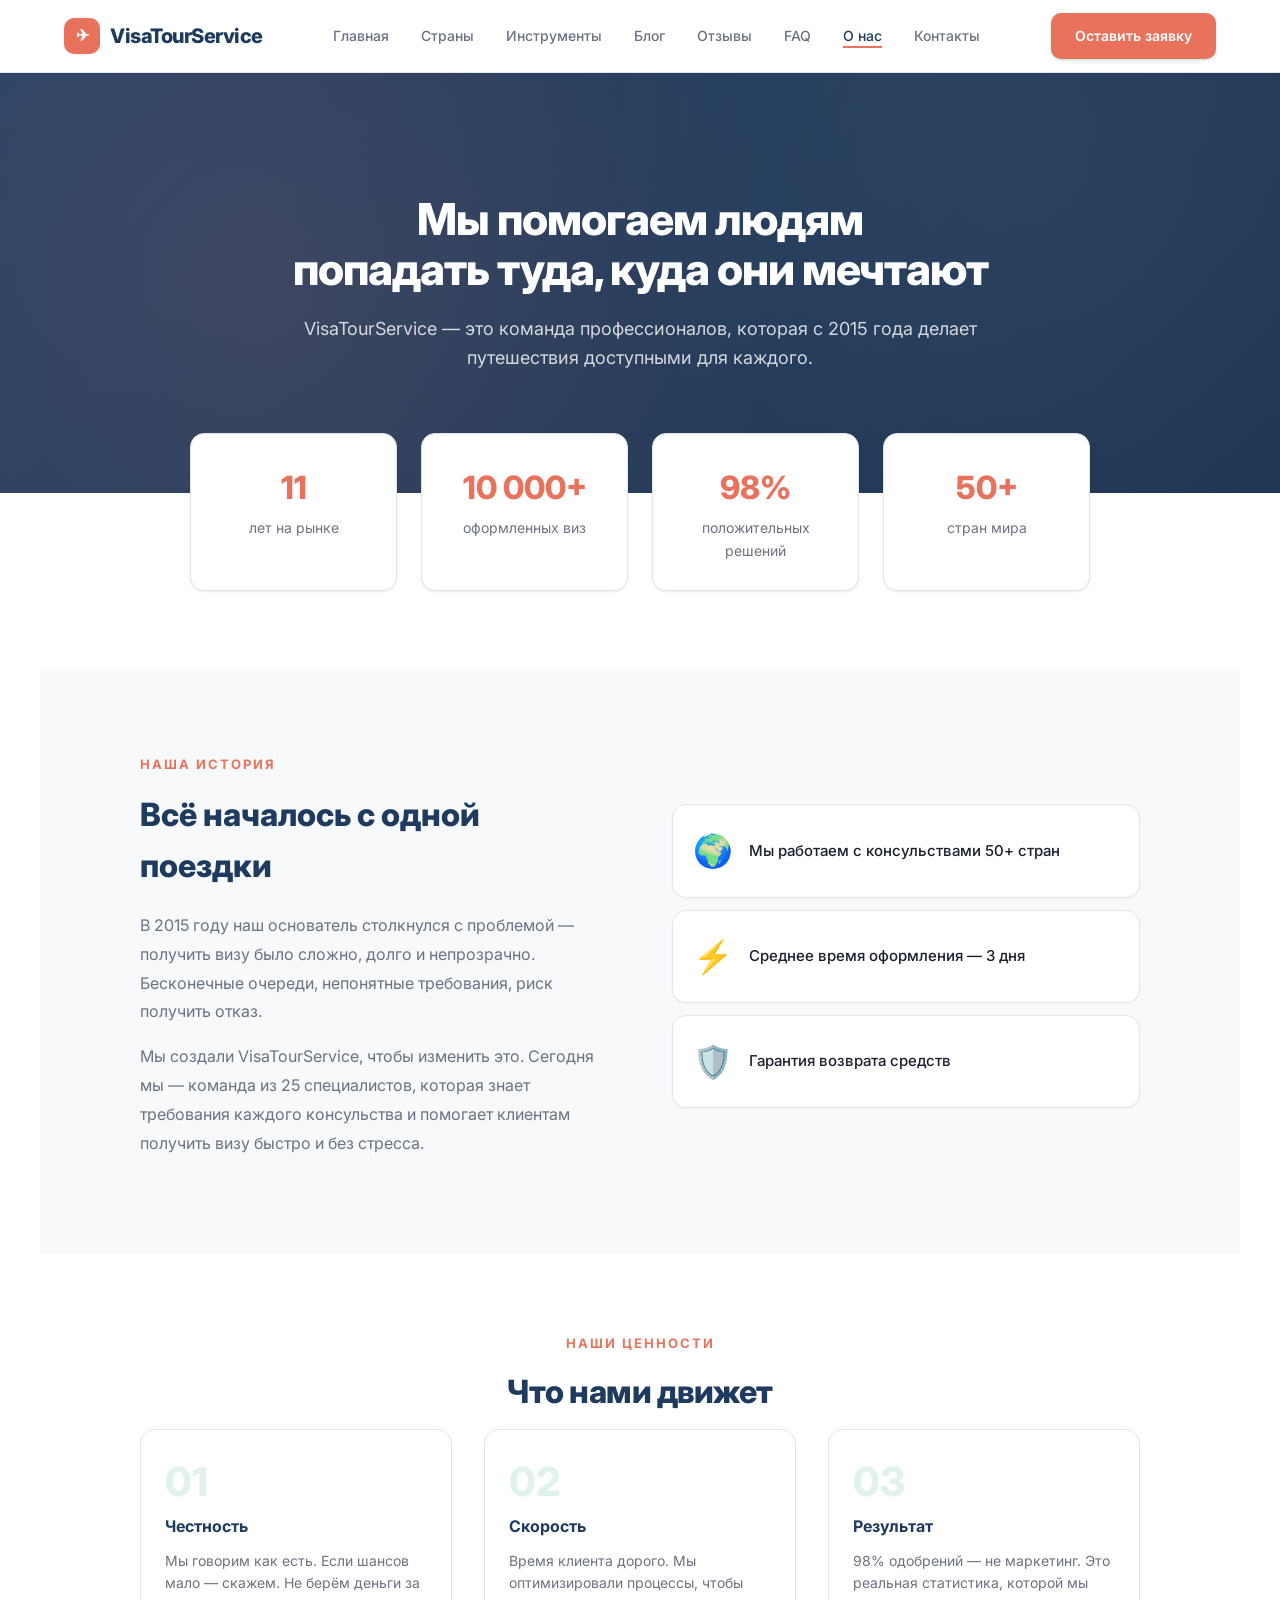
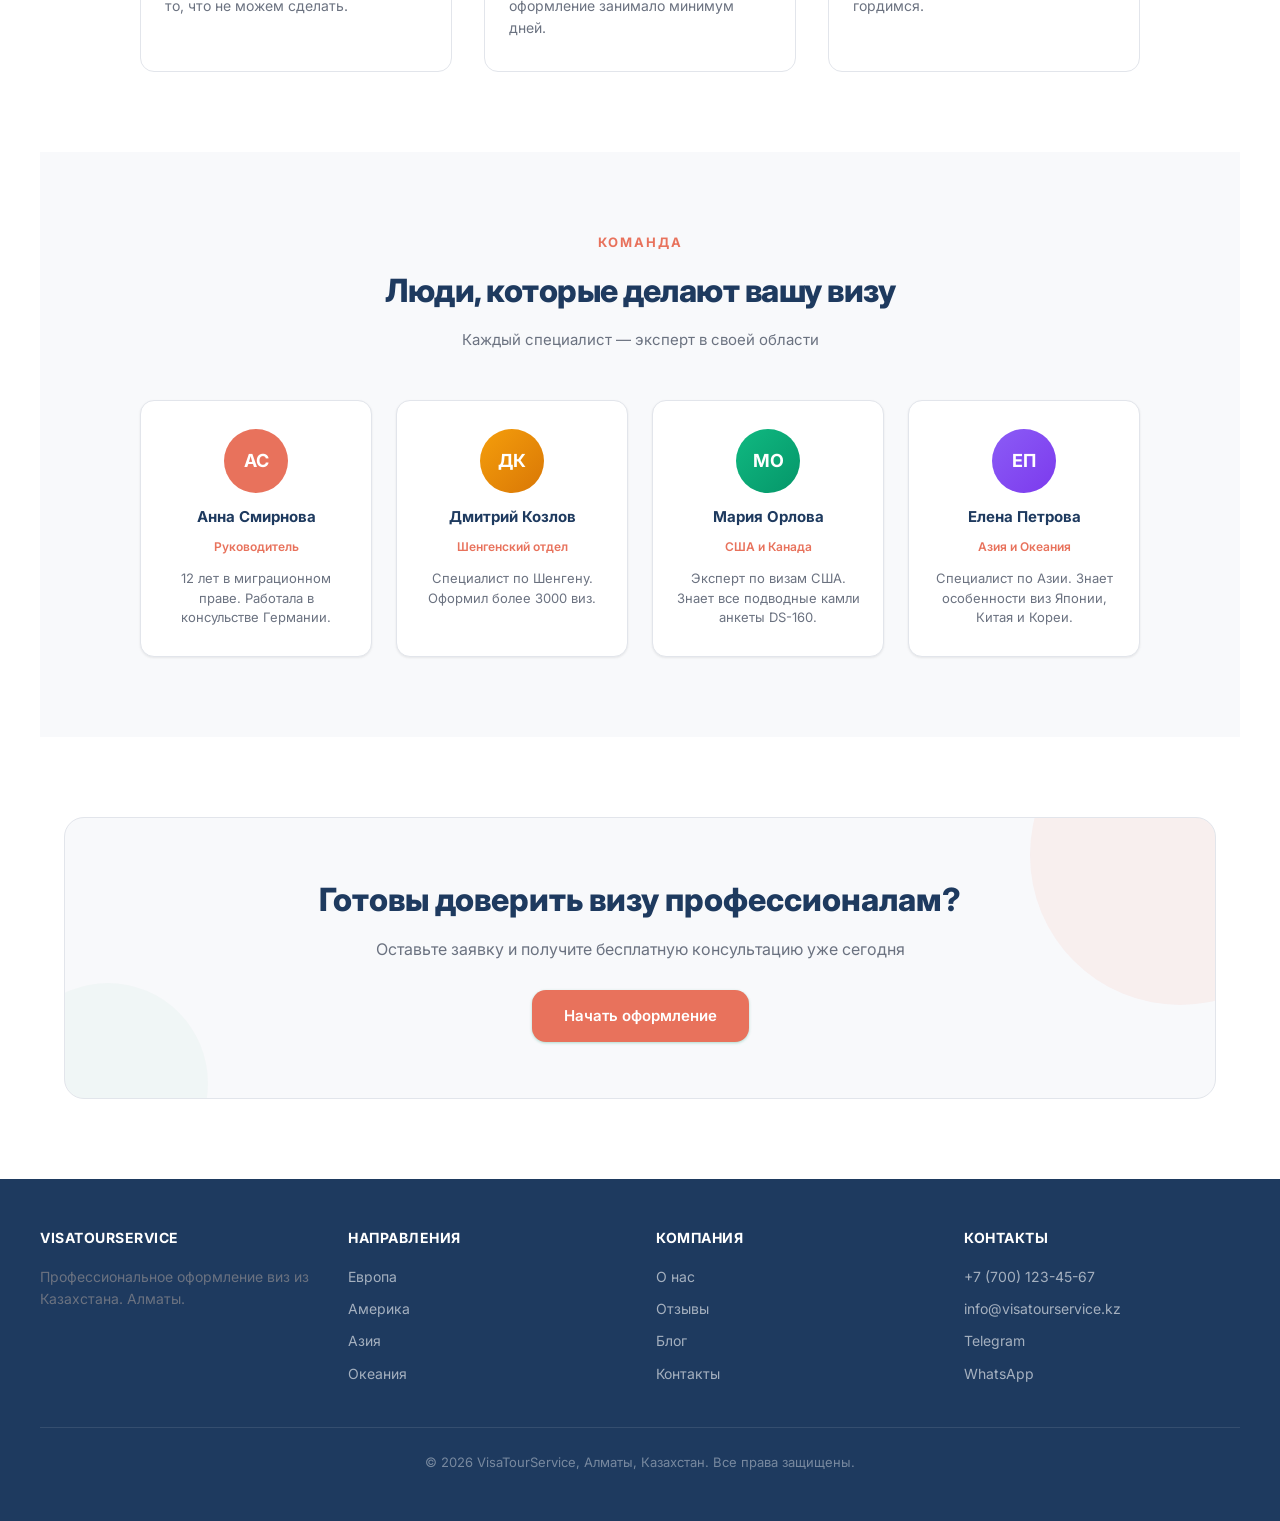
==== commit f0f300bf: "Возвращена ссылка на отзывы в навигацию" ====
--- a/about.html
+++ b/about.html
@@ -19,6 +19,7 @@
         <li><a href="countries.html">Страны</a></li>
         <li><a href="tools.html">Инструменты</a></li>
         <li><a href="blog.html">Блог</a></li>
+        <li><a href="reviews.html">Отзывы</a></li>
         <li><a href="faq.html">FAQ</a></li>
         <li><a href="about.html" class="active">О нас</a></li>
         <li><a href="contact.html">Контакты</a></li>
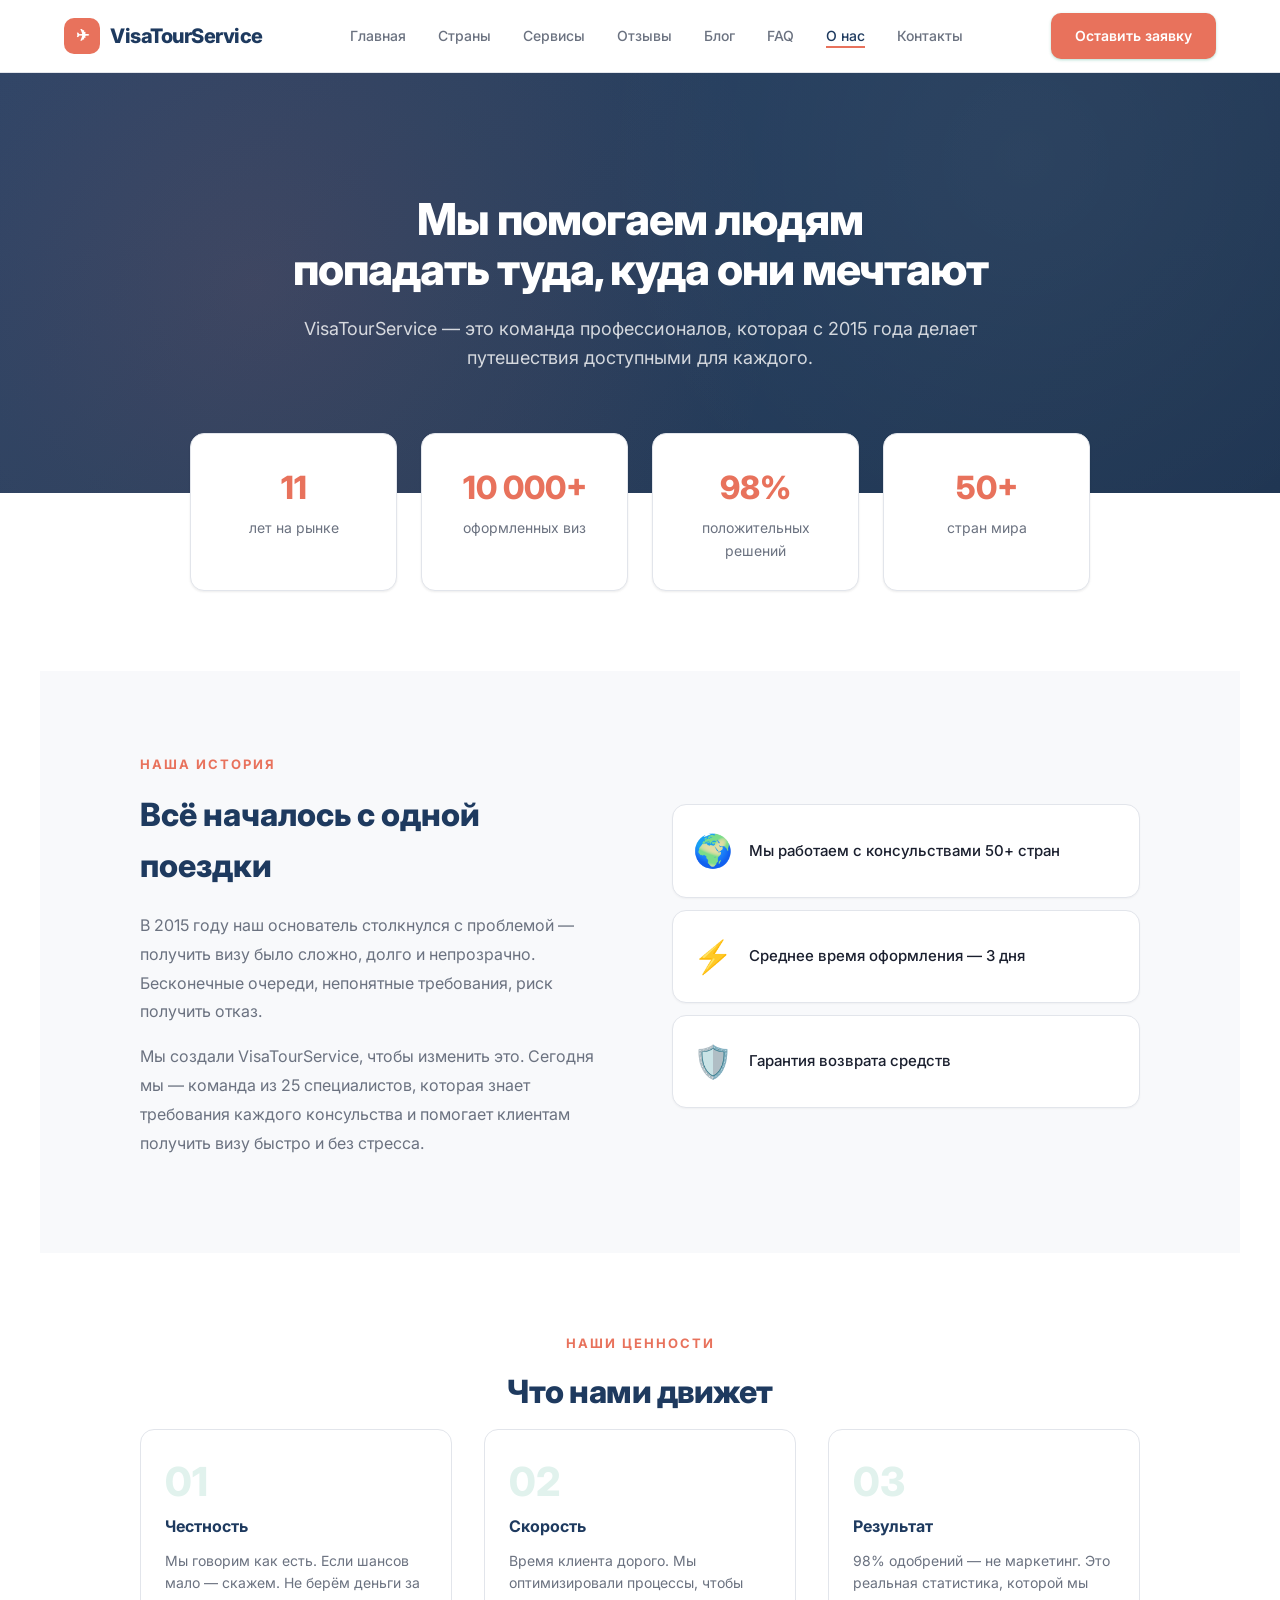
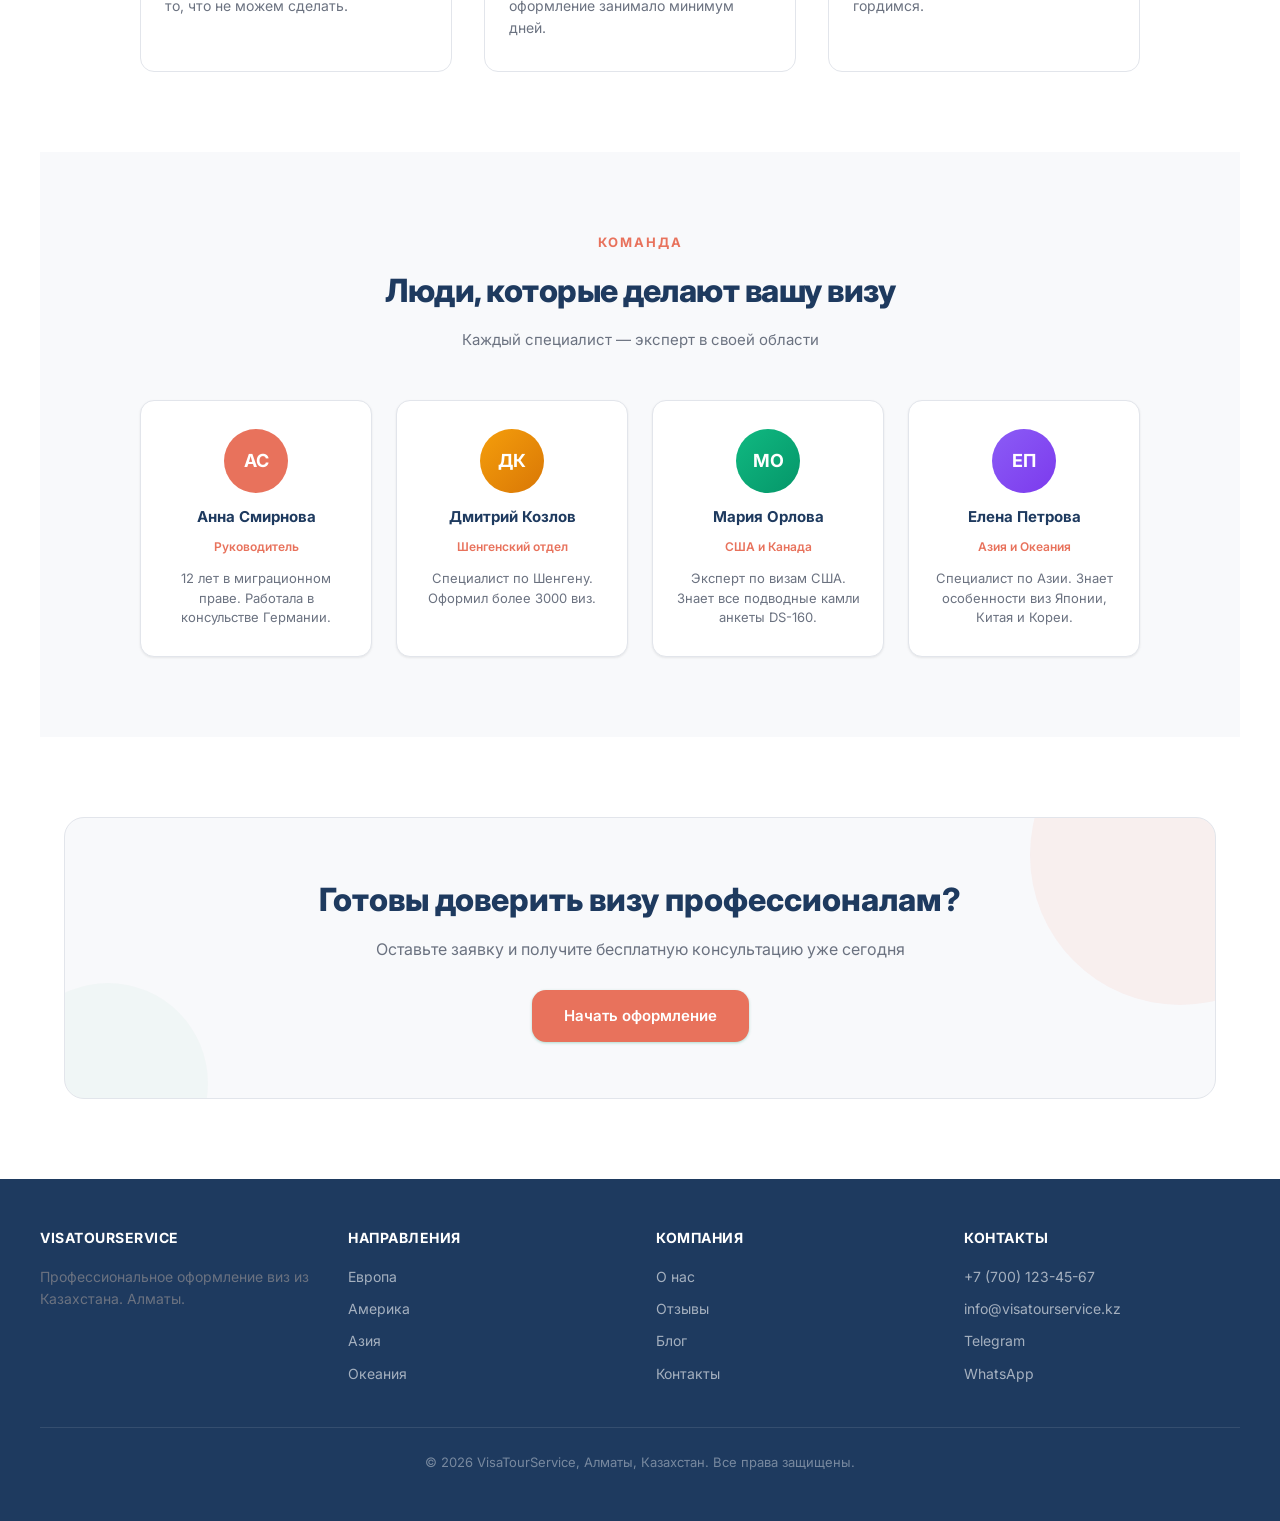
==== commit 5475b78f: "Новые сервисы: проверка требований, расчёт стоимости, чеклист документов, запись на консультацию" ====
--- a/about.html
+++ b/about.html
@@ -17,9 +17,9 @@
       <ul class="nav-links">
         <li><a href="index.html">Главная</a></li>
         <li><a href="countries.html">Страны</a></li>
-        <li><a href="tools.html">Инструменты</a></li>
+        <li><a href="tools.html">Сервисы</a></li>
+        <li><a href="reviews.html">Отзывы</a></li>
         <li><a href="blog.html">Блог</a></li>
-        <li><a href="reviews.html">Отзывы</a></li>
         <li><a href="faq.html">FAQ</a></li>
         <li><a href="about.html" class="active">О нас</a></li>
         <li><a href="contact.html">Контакты</a></li>
